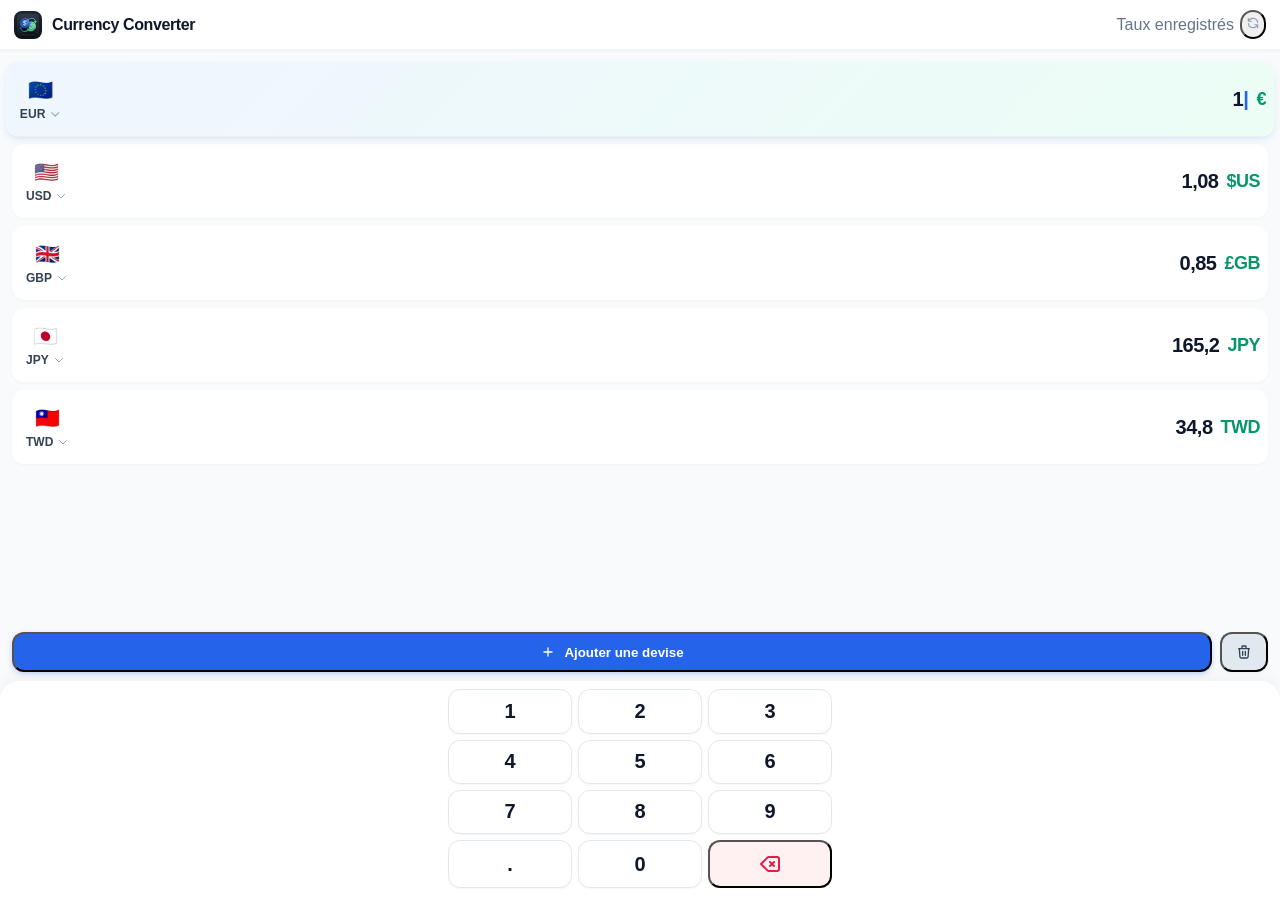
==== index.html @ 7e44f681 "fix(ui): bouton d'ajout bleu cobalt sobre et date des taux explicite (ex: Taux du 7 oct.)" ====
<!DOCTYPE html>
<html lang="fr">
<head>
    <meta charset="UTF-8">
    <meta name="viewport" content="width=device-width, initial-scale=1.0, viewport-fit=cover">
    <title>Universal Currency Converter</title>

    <link rel="manifest" href="./manifest.json">
    <meta name="theme-color" content="#2563eb">
    <link rel="apple-touch-icon" href="./icon-192x192.png">

    <!-- Native App Mode (iOS/Android) -->
    <meta name="mobile-web-app-capable" content="yes">
    <meta name="apple-mobile-web-app-capable" content="yes">
    <meta name="apple-mobile-web-app-status-bar-style" content="default">
    <meta name="apple-mobile-web-app-title" content="Converter">

    <!-- 100% Local assets: 0ms offline launch & zero CDN delay -->
    <link rel="stylesheet" href="./style.css">
    <script src="./sortable.min.js"></script>
</head>
<body class="bg-gray-50 h-[100dvh] font-sans text-gray-900 flex flex-col overflow-hidden pb-safe">

    <!-- Header -->
    <header class="py-2.5 px-3.5 bg-white border-b border-gray-100 shadow-sm z-10 flex-shrink-0 flex items-center justify-between">
        <div class="flex items-center gap-2.5">
            <img src="./icon-192x192.png" alt="Logo" class="w-7 h-7 rounded-lg shadow-sm">
            <h1 class="text-base font-bold text-gray-900 tracking-tight">Currency Converter</h1>
        </div>
        <div class="flex items-center gap-1.5 max-w-[55%] justify-end">
            <p id="lastUpdated" class="text-[11px] text-gray-500 text-right leading-tight font-medium">Chargement...</p>
            <button id="refreshRatesBtn" title="Actualiser les taux" aria-label="Actualiser les taux" class="p-1 text-gray-400 hover:text-blue-600 rounded-full transition-colors flex-shrink-0 cursor-pointer">
                <svg id="refreshIcon" class="w-3.5 h-3.5" fill="none" stroke="currentColor" viewBox="0 0 24 24"><path stroke-linecap="round" stroke-linejoin="round" stroke-width="2" d="M4 4v5h.582m15.356 2A8.001 8.001 0 004.582 9m0 0H9m11 11v-5h-.581m0 0a8.003 8.003 0 01-15.357-2m15.357 2H15"></path></svg>
            </button>
        </div>
    </header>

    <!-- Currency List -->
    <main class="flex-grow overflow-y-auto p-3 flex flex-col gap-2 pb-4" id="currencyList">
        <!-- Currency rows will be injected here -->
    </main>

    <!-- Currency Selection Modal -->
    <div id="currencyModal" class="hidden fixed inset-0 bg-black/50 z-50 flex-col pb-safe">
        <div class="mt-auto bg-white rounded-t-3xl h-[85vh] flex flex-col">
            <div class="p-4 border-b flex items-center justify-between">
                <h2 class="text-xl font-bold text-gray-900">Choisir une devise</h2>
                <button id="closeModalBtn" aria-label="Fermer" class="p-2 text-gray-400 hover:text-gray-800 cursor-pointer">
                    <svg class="w-6 h-6" fill="none" stroke="currentColor" viewBox="0 0 24 24"><path stroke-linecap="round" stroke-linejoin="round" stroke-width="2" d="M6 18L18 6M6 6l12 12"></path></svg>
                </button>
            </div>
            <div class="p-4 border-b relative flex items-center">
                <input type="text" id="currencySearch" placeholder="Rechercher une devise..." autocomplete="off" class="w-full bg-gray-100 border-none rounded-xl p-3 pr-10 focus:ring-2 outline-none text-lg text-gray-900">
                <button id="clearSearchBtn" aria-label="Effacer la recherche" class="hidden absolute right-7 text-gray-400 hover:text-gray-600 p-1 cursor-pointer">
                    <svg class="w-5 h-5" fill="none" stroke="currentColor" viewBox="0 0 24 24"><path stroke-linecap="round" stroke-linejoin="round" stroke-width="2" d="M6 18L18 6M6 6l12 12"></path></svg>
                </button>
            </div>
            <div id="modalCurrencyList" class="flex-grow overflow-y-auto p-2 flex flex-col gap-1 pb-safe">
                <!-- Currency options will be injected here -->
            </div>
        </div>
    </div>

    <!-- Add Currency & Edit Buttons -->
    <div class="px-3 pb-2 flex-shrink-0 bg-gray-50 flex gap-2 mt-1">
        <button id="addCurrencyBtn" class="flex-1 btn-primary-theme text-white font-semibold py-2.5 rounded-xl flex justify-center items-center gap-2 cursor-pointer active:scale-98">
            <svg class="w-4 h-4" fill="none" stroke="currentColor" viewBox="0 0 24 24"><path stroke-linecap="round" stroke-linejoin="round" stroke-width="2" d="M12 6v6m0 0v6m0-6h6m-6 0H6"></path></svg>
            Ajouter une devise
        </button>
        <button id="toggleDeleteBtn" aria-label="Gérer la liste" class="bg-gray-200 hover:bg-gray-300 text-gray-700 font-semibold py-2.5 px-3.5 rounded-xl transition-colors shadow-sm flex justify-center items-center cursor-pointer active:scale-95">
            <svg class="w-4 h-4" fill="none" stroke="currentColor" viewBox="0 0 24 24"><path stroke-linecap="round" stroke-linejoin="round" stroke-width="2" d="M19 7l-.867 12.142A2 2 0 0116.138 21H7.862a2 2 0 01-1.995-1.858L5 7m5 4v6m4-6v6m1-10V4a1 1 0 00-1-1h-4a1 1 0 00-1 1v3M4 7h16"></path></svg>
        </button>
    </div>

    <!-- Tactile Keypad -->
    <div class="bg-white border-t border-gray-100 shadow-keypad rounded-t-2xl p-2 pb-safe flex-shrink-0 z-20">
        <div class="grid grid-cols-3 gap-1.5 max-w-sm mx-auto mb-1">
            <!-- First row -->
            <button class="keypad-btn keypad-key active:scale-95 cursor-pointer" data-val="1">1</button>
            <button class="keypad-btn keypad-key active:scale-95 cursor-pointer" data-val="2">2</button>
            <button class="keypad-btn keypad-key active:scale-95 cursor-pointer" data-val="3">3</button>

            <!-- Second row -->
            <button class="keypad-btn keypad-key active:scale-95 cursor-pointer" data-val="4">4</button>
            <button class="keypad-btn keypad-key active:scale-95 cursor-pointer" data-val="5">5</button>
            <button class="keypad-btn keypad-key active:scale-95 cursor-pointer" data-val="6">6</button>

            <!-- Third row -->
            <button class="keypad-btn keypad-key active:scale-95 cursor-pointer" data-val="7">7</button>
            <button class="keypad-btn keypad-key active:scale-95 cursor-pointer" data-val="8">8</button>
            <button class="keypad-btn keypad-key active:scale-95 cursor-pointer" data-val="9">9</button>

            <!-- Fourth row -->
            <button class="keypad-btn keypad-key active:scale-95 cursor-pointer" data-val=".">.</button>
            <button class="keypad-btn keypad-key active:scale-95 cursor-pointer" data-val="0">0</button>
            <button class="keypad-btn bg-red-50 hover:bg-red-100 text-red-600 border border-red-100 flex justify-center items-center py-2.5 rounded-xl transition-colors active:scale-95 cursor-pointer" data-val="delete" aria-label="Effacer">
                <svg class="w-6 h-6" fill="none" stroke="currentColor" viewBox="0 0 24 24"><path stroke-linecap="round" stroke-linejoin="round" stroke-width="2" d="M12 14l2-2m0 0l2-2m-2 2l-2-2m2 2l2 2M3 12l6.414 6.414a2 2 0 001.414.586H19a2 2 0 002-2V7a2 2 0 00-2-2h-8.172a2 2 0 00-1.414.586L3 12z"></path></svg>
            </button>
        </div>
    </div>

    <!-- App Logic -->
    <script src="./app.js"></script>
</body>
</html>
---- style.css ----
/* Reset & Base */
*, *::before, *::after {
  box-sizing: border-box;
  margin: 0;
  padding: 0;
  -webkit-tap-highlight-color: transparent;
}

:root {
  --font-sans: -apple-system, BlinkMacSystemFont, "Segoe UI", Roboto, Helvetica, Arial, sans-serif;
  --theme-blue: #2563eb;
  --theme-emerald: #10b981;
  --theme-emerald-dark: #059669;
  --theme-slate-bg: #f8fafc;
  --theme-card-border: #e2e8f0;
}

body {
  font-family: var(--font-sans);
  background-color: var(--theme-slate-bg);
  color: #0f172a;
  height: 100dvh;
  display: flex;
  flex-direction: column;
  overflow: hidden;
  user-select: none;
  -webkit-user-select: none;
}

::selection {
  background-color: #bfdbfe;
}

/* Safe areas for iOS iPhone notch & home bar */
@supports (padding-bottom: env(safe-area-inset-bottom)) {
  .pb-safe {
    padding-bottom: env(safe-area-inset-bottom);
  }
}

/* Scrollbars */
::-webkit-scrollbar {
  width: 0px;
  height: 0px;
  background: transparent;
}

/* Typography */
.font-sans { font-family: var(--font-sans); }
.font-bold { font-weight: 700; }
.font-semibold { font-weight: 600; }
.font-normal { font-weight: 400; }

.tracking-tight { letter-spacing: -0.025em; }
.leading-tight { line-height: 1.25; }

.text-\[10px\] { font-size: 10px; }
.text-xs { font-size: 0.75rem; line-height: 1rem; }
.text-sm { font-size: 0.875rem; line-height: 1.25rem; }
.text-base { font-size: 1rem; line-height: 1.5rem; }
.text-lg { font-size: 1.125rem; line-height: 1.75rem; }
.text-xl { font-size: 1.25rem; line-height: 1.75rem; }
.text-3xl { font-size: 1.875rem; line-height: 2.25rem; }

/* Colors */
.text-gray-400 { color: #94a3b8; }
.text-gray-500 { color: #64748b; }
.text-gray-700 { color: #334155; }
.text-gray-800 { color: #1e293b; }
.text-gray-900 { color: #0f172a; }
.text-blue-500 { color: #3b82f6; }
.text-blue-600 { color: #2563eb; }
.text-blue-700 { color: #1d4ed8; }
.text-emerald-600 { color: #059669; }
.text-emerald-700 { color: #047857; }
.text-red-600 { color: #e11d48; }
.text-red-700 { color: #be123c; }
.text-white { color: #ffffff; }
.text-right { text-align: right; }

/* Backgrounds */
.bg-white { background-color: #ffffff; }
.bg-gray-50 { background-color: #f8fafc; }
.bg-gray-100 { background-color: #f1f5f9; }
.bg-gray-200 { background-color: #e2e8f0; }
.bg-blue-50 { background-color: #eff6ff; }
.bg-blue-100 { background-color: #dbeafe; }
.bg-emerald-50 { background-color: #ecfdf5; }
.bg-emerald-100 { background-color: #d1fae5; }
.bg-red-50 { background-color: #fff1f2; }
.bg-red-100 { background-color: #ffe4e6; }
.bg-black\/50 { background-color: rgba(15, 23, 42, 0.55); }

/* Theme Accents (Reflecting the Icon) */
.btn-primary-theme, .btn-gradient-theme {
  background-color: #2563eb;
  color: #ffffff;
  box-shadow: 0 2px 6px -1px rgba(37, 99, 235, 0.35);
  transition: all 0.15s ease;
}
.btn-primary-theme:hover, .btn-gradient-theme:hover {
  background-color: #1d4ed8;
  box-shadow: 0 4px 10px -1px rgba(37, 99, 235, 0.45);
}

.bg-gradient-active {
  background: linear-gradient(135deg, #eff6ff 0%, #ecfdf5 100%);
}

.card-inactive {
  background-color: #ffffff;
  border-color: #f1f5f9;
  box-shadow: 0 1px 3px rgba(0, 0, 0, 0.03);
}

.card-inactive:hover {
  border-color: #e2e8f0;
}

/* Flexbox & Grid */
.flex { display: flex; }
.flex-col { flex-direction: column; }
.flex-grow { flex-grow: 1; }
.flex-shrink-0 { flex-shrink: 0; }
.flex-1 { flex: 1 1 0%; }
.items-center { align-items: center; }
.justify-between { justify-content: space-between; }
.justify-center { justify-content: center; }
.justify-end { justify-content: flex-end; }
.gap-1 { gap: 0.25rem; }
.gap-1\.5 { gap: 0.375rem; }
.gap-2 { gap: 0.5rem; }
.gap-2\.5 { gap: 0.625rem; }
.gap-4 { gap: 1rem; }

.grid { display: grid; }
.grid-cols-3 { grid-template-columns: repeat(3, minmax(0, 1fr)); }

/* Sizing & Positioning */
.w-full { width: 100%; }
.w-3 { width: 0.75rem; }
.w-3\.5 { width: 0.875rem; }
.w-4 { width: 1rem; }
.w-5 { width: 1.25rem; }
.w-6 { width: 1.5rem; }
.w-7 { width: 1.75rem; }
.w-9 { width: 2.25rem; }

.h-3 { height: 0.75rem; }
.h-3\.5 { height: 0.875rem; }
.h-4 { height: 1rem; }
.h-5 { height: 1.25rem; }
.h-6 { height: 1.5rem; }
.h-7 { height: 1.75rem; }
.h-\[100dvh\] { height: 100dvh; }
.h-\[85vh\] { height: 85vh; }

.max-w-sm { max-width: 24rem; }
.max-w-\[40\%\] { max-width: 40%; }
.max-w-\[50\%\] { max-width: 50%; }

.fixed { position: fixed; }
.relative { position: relative; }
.absolute { position: absolute; }
.inset-0 { top: 0; right: 0; bottom: 0; left: 0; }
.right-7 { right: 1.75rem; }
.mt-auto { margin-top: auto; }
.mt-1 { margin-top: 0.25rem; }
.mb-0\.5 { margin-bottom: 0.125rem; }
.mb-1 { margin-bottom: 0.25rem; }
.mr-1 { margin-right: 0.25rem; }
.ml-1 { margin-left: 0.25rem; }
.mx-auto { margin-left: auto; margin-right: auto; }

/* Spacing */
.p-1 { padding: 0.25rem; }
.p-1\.5 { padding: 0.375rem; }
.p-2 { padding: 0.5rem; }
.p-3 { padding: 0.75rem; }
.p-4 { padding: 1rem; }
.py-2 { padding-top: 0.5rem; padding-bottom: 0.5rem; }
.py-2\.5 { padding-top: 0.625rem; padding-bottom: 0.625rem; }
.px-2 { padding-left: 0.5rem; padding-right: 0.5rem; }
.px-3 { padding-left: 0.75rem; padding-right: 0.75rem; }
.px-3\.5 { padding-left: 0.875rem; padding-right: 0.875rem; }
.pr-10 { padding-right: 2.5rem; }
.pb-2 { padding-bottom: 0.5rem; }
.pb-4 { padding-bottom: 1rem; }

/* Borders & Shadows */
.border-b { border-bottom: 1px solid #e2e8f0; }
.border-t { border-top: 1px solid #f1f5f9; }
.border-none { border: none; }
.border-2 { border-width: 2px; }
.border-transparent { border-color: transparent; }
.border-blue-500 { border-color: #2563eb; }
.border-gray-100 { border-color: #f1f5f9; }

.rounded-md { border-radius: 0.375rem; }
.rounded-lg { border-radius: 0.5rem; }
.rounded-xl { border-radius: 0.75rem; }
.rounded-t-2xl { border-top-left-radius: 1.25rem; border-top-right-radius: 1.25rem; }
.rounded-t-3xl { border-top-left-radius: 1.75rem; border-top-right-radius: 1.75rem; }
.rounded-full { border-radius: 9999px; }

.shadow-sm { box-shadow: 0 1px 3px 0 rgba(0, 0, 0, 0.04); }
.shadow-md { box-shadow: 0 4px 10px -2px rgba(37, 99, 235, 0.12), 0 2px 4px -1px rgba(0, 0, 0, 0.04); }
.shadow-keypad { box-shadow: 0 -4px 16px -2px rgba(15, 23, 42, 0.04); }

/* Overflow & Transitions */
.overflow-hidden { overflow: hidden; }
.overflow-y-auto { overflow-y: auto; -webkit-overflow-scrolling: touch; }
.truncate { overflow: hidden; text-overflow: ellipsis; white-space: nowrap; }

.cursor-pointer { cursor: pointer; }
.outline-none { outline: none; }
.hidden { display: none !important; }
.z-10 { z-index: 10; }
.z-20 { z-index: 20; }
.z-50 { z-index: 50; }

.transition-colors { transition-property: color, background-color, border-color; transition-duration: 150ms; }
.transition-all { transition-property: all; transition-duration: 150ms; }

/* Keypad Keys */
.keypad-key {
  background-color: #ffffff;
  color: #0f172a;
  border: 1px solid #e2e8f0;
  box-shadow: 0 1px 2px rgba(15, 23, 42, 0.04);
  font-weight: 600;
  font-size: 1.25rem;
  padding: 0.6rem 0;
  border-radius: 0.75rem;
  transition: all 0.1s ease;
}
.keypad-key:hover {
  background-color: #f8fafc;
  border-color: #cbd5e1;
}

/* Hover & Active States */
@media (hover: hover) {
  .hover\:bg-gray-50:hover { background-color: #f8fafc; }
  .hover\:bg-gray-100:hover { background-color: #f1f5f9; }
  .hover\:bg-gray-200:hover { background-color: #e2e8f0; }
  .hover\:bg-gray-200\/50:hover { background-color: rgba(226, 232, 240, 0.5); }
  .hover\:bg-gray-300:hover { background-color: #cbd5e1; }
  .hover\:bg-blue-100:hover { background-color: #dbeafe; }
  .hover\:bg-red-100:hover { background-color: #ffe4e6; }
  .hover\:bg-red-200:hover { background-color: #fecdd3; }
  .hover\:text-gray-600:hover { color: #475569; }
  .hover\:text-gray-800:hover { color: #1e293b; }
  .hover\:text-blue-600:hover { color: #2563eb; }
  .hover\:text-red-500:hover { color: #f43f5e; }
}

.active\:scale-95:active {
  transform: scale(0.95);
}
.active\:scale-98:active {
  transform: scale(0.98);
}

.focus\:ring-2:focus {
  box-shadow: 0 0 0 2px #2563eb;
}

/* Animations */
@keyframes pulse {
  0%, 100% { opacity: 1; }
  50% { opacity: 0; }
}
.animate-pulse {
  animation: pulse 1s cubic-bezier(0.4, 0, 0.6, 1) infinite;
}

@keyframes spin {
  from { transform: rotate(0deg); }
  to { transform: rotate(360deg); }
}
.animate-spin {
  animation: spin 0.8s linear infinite;
}

/* Row active highlight */
.scale-\[1\.01\] {
  transform: scale(1.01);
}

.no-keyboard {
  pointer-events: none;
}
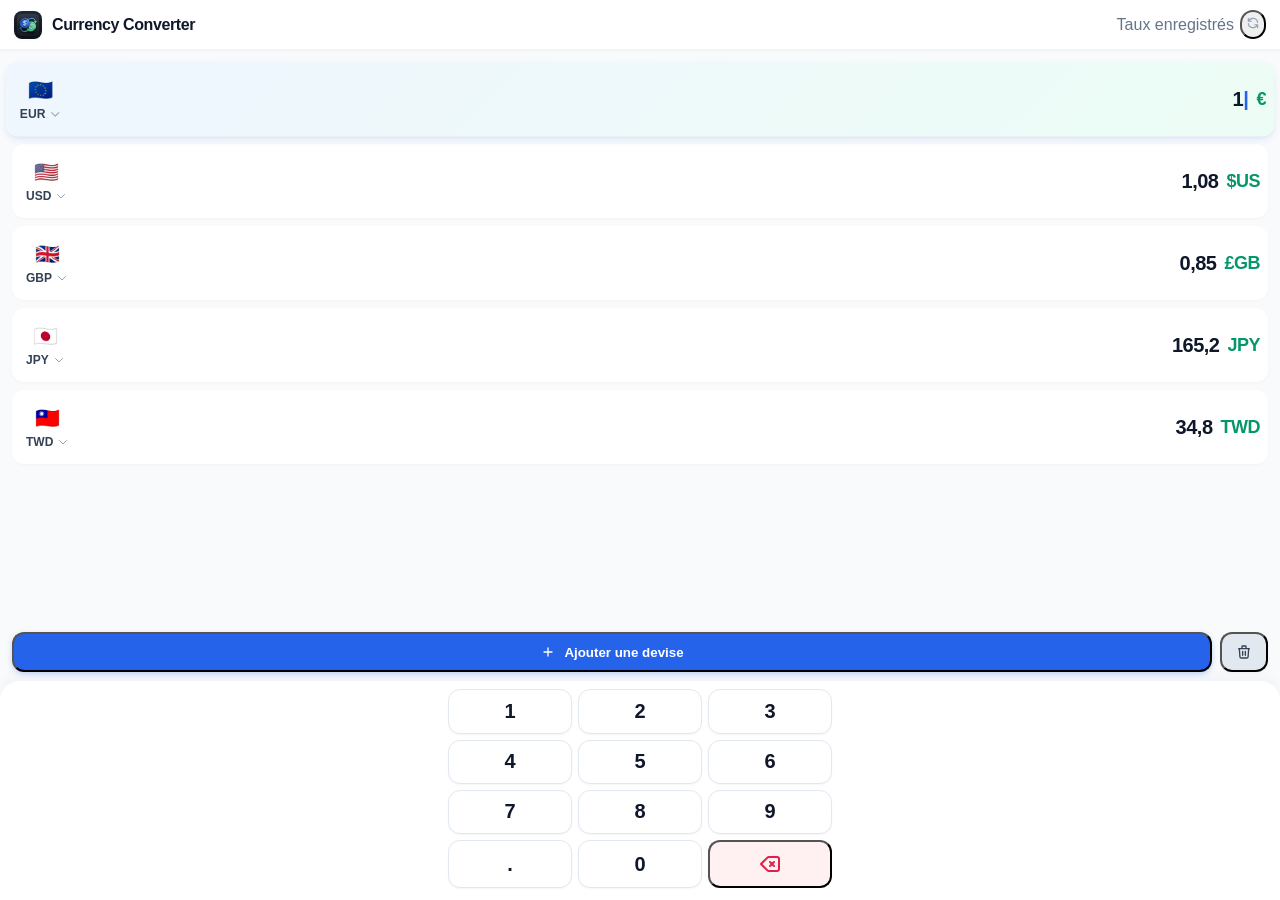
==== commit dbd2c001: "fix(modal): stabilisation du scroll et de la saisie sur mobile (overscroll-contain, reset scrollTop," ====
--- a/index.html
+++ b/index.html
@@ -42,20 +42,20 @@
 
     <!-- Currency Selection Modal -->
     <div id="currencyModal" class="hidden fixed inset-0 bg-black/50 z-50 flex-col pb-safe">
-        <div class="mt-auto bg-white rounded-t-3xl h-[85vh] flex flex-col">
-            <div class="p-4 border-b flex items-center justify-between">
+        <div id="modalSheet" class="mt-auto bg-white rounded-t-3xl max-h-[88dvh] h-[85dvh] flex flex-col shadow-2xl">
+            <div class="p-4 border-b flex items-center justify-between flex-shrink-0">
                 <h2 class="text-xl font-bold text-gray-900">Choisir une devise</h2>
                 <button id="closeModalBtn" aria-label="Fermer" class="p-2 text-gray-400 hover:text-gray-800 cursor-pointer">
                     <svg class="w-6 h-6" fill="none" stroke="currentColor" viewBox="0 0 24 24"><path stroke-linecap="round" stroke-linejoin="round" stroke-width="2" d="M6 18L18 6M6 6l12 12"></path></svg>
                 </button>
             </div>
-            <div class="p-4 border-b relative flex items-center">
-                <input type="text" id="currencySearch" placeholder="Rechercher une devise..." autocomplete="off" class="w-full bg-gray-100 border-none rounded-xl p-3 pr-10 focus:ring-2 outline-none text-lg text-gray-900">
+            <div class="p-4 border-b relative flex items-center flex-shrink-0">
+                <input type="text" id="currencySearch" placeholder="Rechercher une devise ou un pays..." autocomplete="off" autocorrect="off" autocapitalize="off" spellcheck="false" class="w-full bg-gray-100 border-none rounded-xl p-3 pr-10 focus:ring-2 outline-none text-base text-gray-900">
                 <button id="clearSearchBtn" aria-label="Effacer la recherche" class="hidden absolute right-7 text-gray-400 hover:text-gray-600 p-1 cursor-pointer">
                     <svg class="w-5 h-5" fill="none" stroke="currentColor" viewBox="0 0 24 24"><path stroke-linecap="round" stroke-linejoin="round" stroke-width="2" d="M6 18L18 6M6 6l12 12"></path></svg>
                 </button>
             </div>
-            <div id="modalCurrencyList" class="flex-grow overflow-y-auto p-2 flex flex-col gap-1 pb-safe">
+            <div id="modalCurrencyList" class="flex-grow overflow-y-auto p-2 flex flex-col gap-1 pb-safe overscroll-contain">
                 <!-- Currency options will be injected here -->
             </div>
         </div>
--- a/style.css
+++ b/style.css
@@ -209,7 +209,12 @@
 
 /* Overflow & Transitions */
 .overflow-hidden { overflow: hidden; }
-.overflow-y-auto { overflow-y: auto; -webkit-overflow-scrolling: touch; }
+.overflow-y-auto { 
+  overflow-y: auto; 
+  -webkit-overflow-scrolling: touch; 
+  overscroll-behavior: contain; 
+}
+.overscroll-contain { overscroll-behavior: contain; }
 .truncate { overflow: hidden; text-overflow: ellipsis; white-space: nowrap; }
 
 .cursor-pointer { cursor: pointer; }
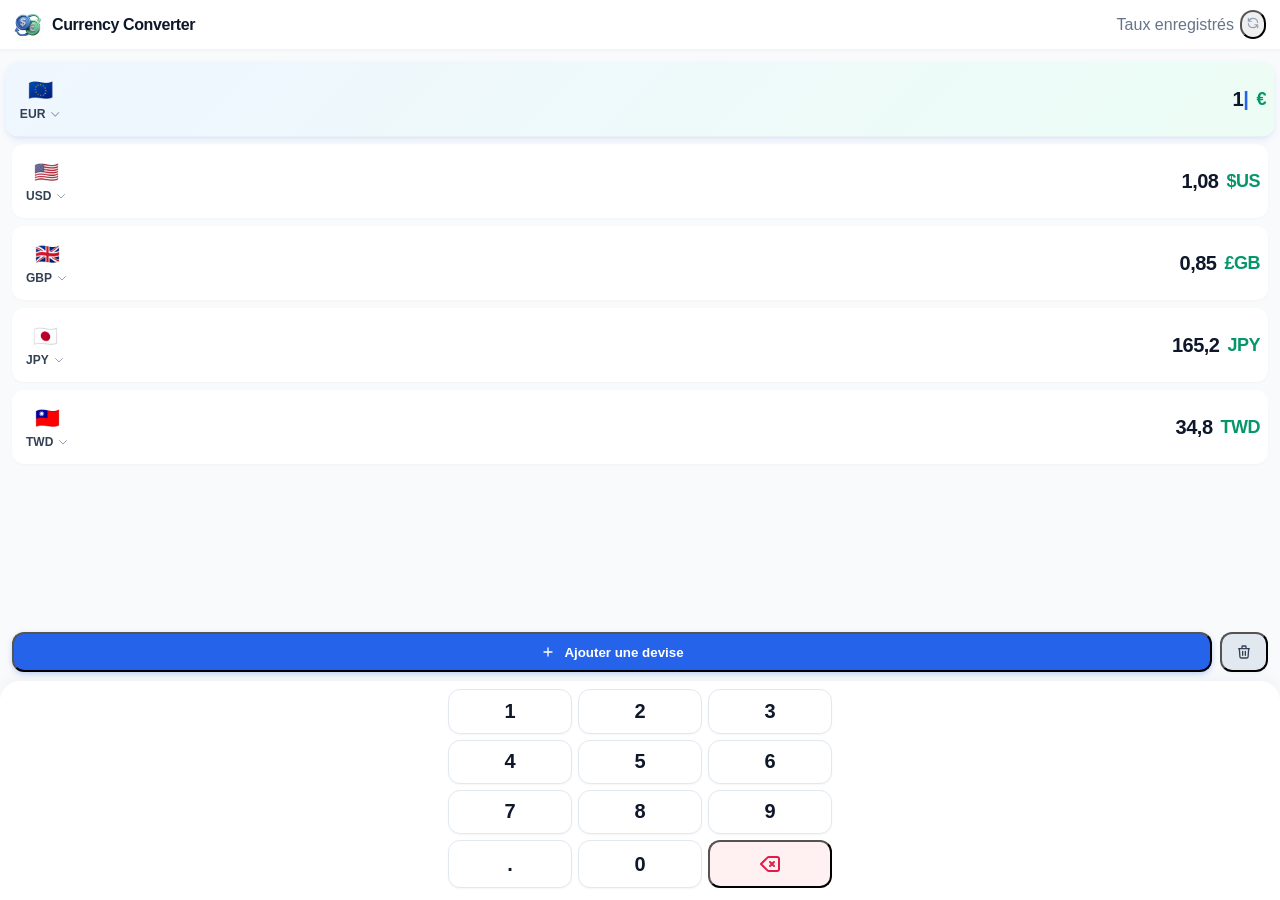
==== commit 24157e75: "Fix search modal hidden behind keyboard when results are few" ====
--- a/index.html
+++ b/index.html
@@ -2,7 +2,7 @@
 <html lang="fr">
 <head>
     <meta charset="UTF-8">
-    <meta name="viewport" content="width=device-width, initial-scale=1.0, viewport-fit=cover">
+    <meta name="viewport" content="width=device-width, initial-scale=1.0, viewport-fit=cover, interactive-widget=resizes-content">
     <title>Universal Currency Converter</title>
 
     <link rel="manifest" href="./manifest.json">
@@ -42,7 +42,7 @@
 
     <!-- Currency Selection Modal -->
     <div id="currencyModal" class="hidden fixed inset-0 bg-black/50 z-50 flex-col pb-safe">
-        <div id="modalSheet" class="mt-auto bg-white rounded-t-3xl max-h-[88dvh] h-[85dvh] flex flex-col shadow-2xl">
+        <div id="modalSheet" class="mt-auto bg-white rounded-t-3xl max-h-[85dvh] h-full flex flex-col shadow-2xl">
             <div class="p-4 border-b flex items-center justify-between flex-shrink-0">
                 <h2 class="text-xl font-bold text-gray-900">Choisir une devise</h2>
                 <button id="closeModalBtn" aria-label="Fermer" class="p-2 text-gray-400 hover:text-gray-800 cursor-pointer">
--- a/style.css
+++ b/style.css
@@ -152,8 +152,10 @@
 .h-5 { height: 1.25rem; }
 .h-6 { height: 1.5rem; }
 .h-7 { height: 1.75rem; }
+.h-full { height: 100%; }
 .h-\[100dvh\] { height: 100dvh; }
 .h-\[85vh\] { height: 85vh; }
+.max-h-\[85dvh\] { max-height: 85dvh; }
 
 .max-w-sm { max-width: 24rem; }
 .max-w-\[40\%\] { max-width: 40%; }
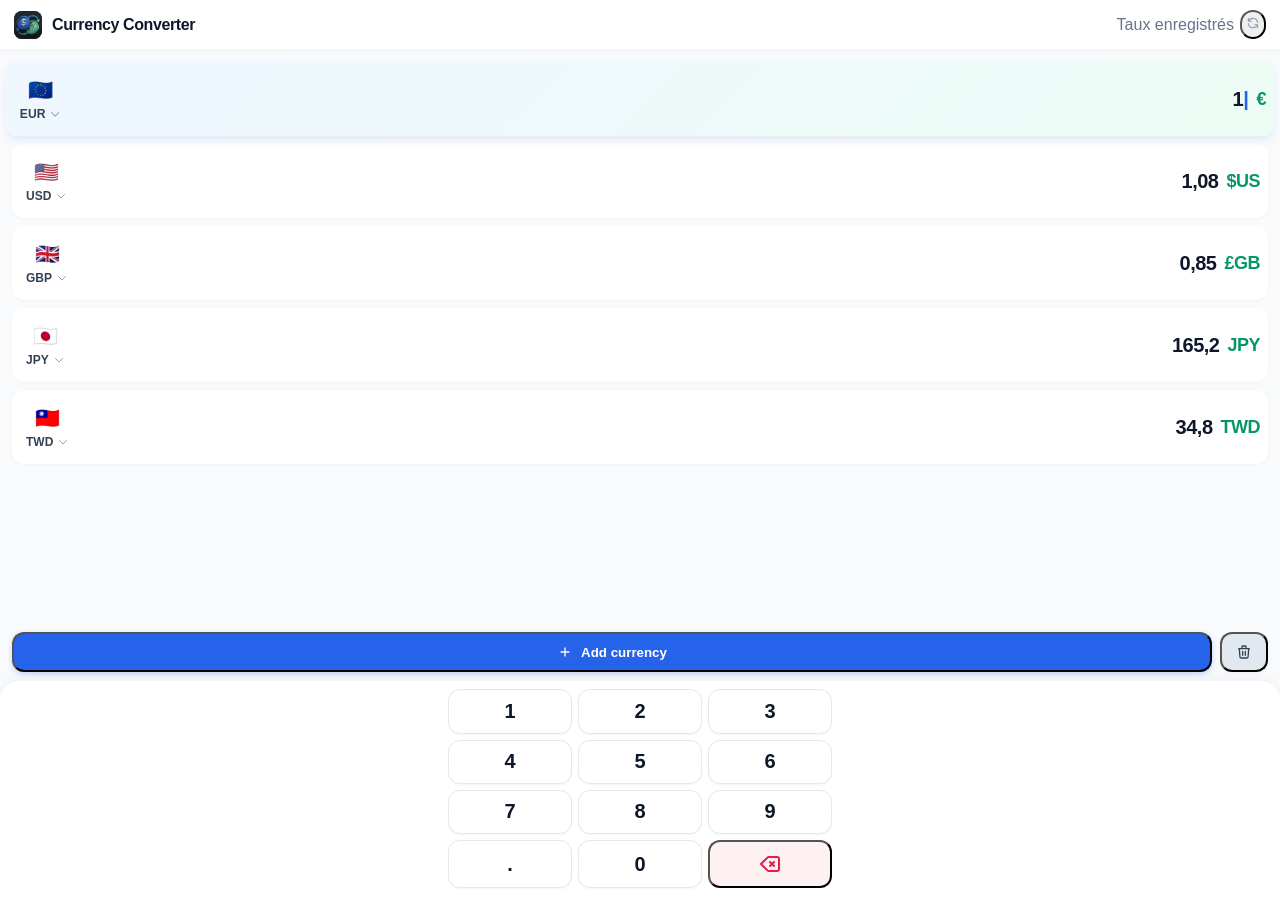
==== commit d70e6a16: "Update logo to use SVG" ====
--- a/index.html
+++ b/index.html
@@ -1,5 +1,5 @@
 <!DOCTYPE html>
-<html lang="fr">
+<html lang="en">
 <head>
     <meta charset="UTF-8">
     <meta name="viewport" content="width=device-width, initial-scale=1.0, viewport-fit=cover, interactive-widget=resizes-content">
@@ -24,12 +24,12 @@
     <!-- Header -->
     <header class="py-2.5 px-3.5 bg-white border-b border-gray-100 shadow-sm z-10 flex-shrink-0 flex items-center justify-between">
         <div class="flex items-center gap-2.5">
-            <img src="./icon-192x192.png" alt="Logo" class="w-7 h-7 rounded-lg shadow-sm">
+            <img src="./logo.svg" alt="Logo" class="w-7 h-7 rounded-lg shadow-sm">
             <h1 class="text-base font-bold text-gray-900 tracking-tight">Currency Converter</h1>
         </div>
         <div class="flex items-center gap-1.5 max-w-[55%] justify-end">
-            <p id="lastUpdated" class="text-[11px] text-gray-500 text-right leading-tight font-medium">Chargement...</p>
-            <button id="refreshRatesBtn" title="Actualiser les taux" aria-label="Actualiser les taux" class="p-1 text-gray-400 hover:text-blue-600 rounded-full transition-colors flex-shrink-0 cursor-pointer">
+            <p id="lastUpdated" class="text-[11px] text-gray-500 text-right leading-tight font-medium">Loading...</p>
+            <button id="refreshRatesBtn" title="Refresh rates" aria-label="Refresh rates" class="p-1 text-gray-400 hover:text-blue-600 rounded-full transition-colors flex-shrink-0 cursor-pointer">
                 <svg id="refreshIcon" class="w-3.5 h-3.5" fill="none" stroke="currentColor" viewBox="0 0 24 24"><path stroke-linecap="round" stroke-linejoin="round" stroke-width="2" d="M4 4v5h.582m15.356 2A8.001 8.001 0 004.582 9m0 0H9m11 11v-5h-.581m0 0a8.003 8.003 0 01-15.357-2m15.357 2H15"></path></svg>
             </button>
         </div>
@@ -44,14 +44,14 @@
     <div id="currencyModal" class="hidden fixed inset-0 bg-black/50 z-50 flex-col pb-safe">
         <div id="modalSheet" class="mt-auto bg-white rounded-t-3xl max-h-[85dvh] h-full flex flex-col shadow-2xl">
             <div class="p-4 border-b flex items-center justify-between flex-shrink-0">
-                <h2 class="text-xl font-bold text-gray-900">Choisir une devise</h2>
-                <button id="closeModalBtn" aria-label="Fermer" class="p-2 text-gray-400 hover:text-gray-800 cursor-pointer">
+                <h2 id="modalTitle" class="text-xl font-bold text-gray-900">Choose a currency</h2>
+                <button id="closeModalBtn" aria-label="Close" class="p-2 text-gray-400 hover:text-gray-800 cursor-pointer">
                     <svg class="w-6 h-6" fill="none" stroke="currentColor" viewBox="0 0 24 24"><path stroke-linecap="round" stroke-linejoin="round" stroke-width="2" d="M6 18L18 6M6 6l12 12"></path></svg>
                 </button>
             </div>
             <div class="p-4 border-b relative flex items-center flex-shrink-0">
-                <input type="text" id="currencySearch" placeholder="Rechercher une devise ou un pays..." autocomplete="off" autocorrect="off" autocapitalize="off" spellcheck="false" class="w-full bg-gray-100 border-none rounded-xl p-3 pr-10 focus:ring-2 outline-none text-base text-gray-900">
-                <button id="clearSearchBtn" aria-label="Effacer la recherche" class="hidden absolute right-7 text-gray-400 hover:text-gray-600 p-1 cursor-pointer">
+                <input type="text" id="currencySearch" placeholder="Search for a currency or country..." autocomplete="off" autocorrect="off" autocapitalize="off" spellcheck="false" class="w-full bg-gray-100 border-none rounded-xl p-3 pr-10 focus:ring-2 outline-none text-base text-gray-900">
+                <button id="clearSearchBtn" aria-label="Clear search" class="hidden absolute right-7 text-gray-400 hover:text-gray-600 p-1 cursor-pointer">
                     <svg class="w-5 h-5" fill="none" stroke="currentColor" viewBox="0 0 24 24"><path stroke-linecap="round" stroke-linejoin="round" stroke-width="2" d="M6 18L18 6M6 6l12 12"></path></svg>
                 </button>
             </div>
@@ -65,9 +65,9 @@
     <div class="px-3 pb-2 flex-shrink-0 bg-gray-50 flex gap-2 mt-1">
         <button id="addCurrencyBtn" class="flex-1 btn-primary-theme text-white font-semibold py-2.5 rounded-xl flex justify-center items-center gap-2 cursor-pointer active:scale-98">
             <svg class="w-4 h-4" fill="none" stroke="currentColor" viewBox="0 0 24 24"><path stroke-linecap="round" stroke-linejoin="round" stroke-width="2" d="M12 6v6m0 0v6m0-6h6m-6 0H6"></path></svg>
-            Ajouter une devise
+            <span id="addCurrencyText">Add currency</span>
         </button>
-        <button id="toggleDeleteBtn" aria-label="Gérer la liste" class="bg-gray-200 hover:bg-gray-300 text-gray-700 font-semibold py-2.5 px-3.5 rounded-xl transition-colors shadow-sm flex justify-center items-center cursor-pointer active:scale-95">
+        <button id="toggleDeleteBtn" aria-label="Manage list" class="bg-gray-200 hover:bg-gray-300 text-gray-700 font-semibold py-2.5 px-3.5 rounded-xl transition-colors shadow-sm flex justify-center items-center cursor-pointer active:scale-95">
             <svg class="w-4 h-4" fill="none" stroke="currentColor" viewBox="0 0 24 24"><path stroke-linecap="round" stroke-linejoin="round" stroke-width="2" d="M19 7l-.867 12.142A2 2 0 0116.138 21H7.862a2 2 0 01-1.995-1.858L5 7m5 4v6m4-6v6m1-10V4a1 1 0 00-1-1h-4a1 1 0 00-1 1v3M4 7h16"></path></svg>
         </button>
     </div>
@@ -93,7 +93,7 @@
             <!-- Fourth row -->
             <button class="keypad-btn keypad-key active:scale-95 cursor-pointer" data-val=".">.</button>
             <button class="keypad-btn keypad-key active:scale-95 cursor-pointer" data-val="0">0</button>
-            <button class="keypad-btn bg-red-50 hover:bg-red-100 text-red-600 border border-red-100 flex justify-center items-center py-2.5 rounded-xl transition-colors active:scale-95 cursor-pointer" data-val="delete" aria-label="Effacer">
+            <button id="deleteBtn" class="keypad-btn bg-red-50 hover:bg-red-100 text-red-600 border border-red-100 flex justify-center items-center py-2.5 rounded-xl transition-colors active:scale-95 cursor-pointer" data-val="delete" aria-label="Delete">
                 <svg class="w-6 h-6" fill="none" stroke="currentColor" viewBox="0 0 24 24"><path stroke-linecap="round" stroke-linejoin="round" stroke-width="2" d="M12 14l2-2m0 0l2-2m-2 2l-2-2m2 2l2 2M3 12l6.414 6.414a2 2 0 001.414.586H19a2 2 0 002-2V7a2 2 0 00-2-2h-8.172a2 2 0 00-1.414.586L3 12z"></path></svg>
             </button>
         </div>
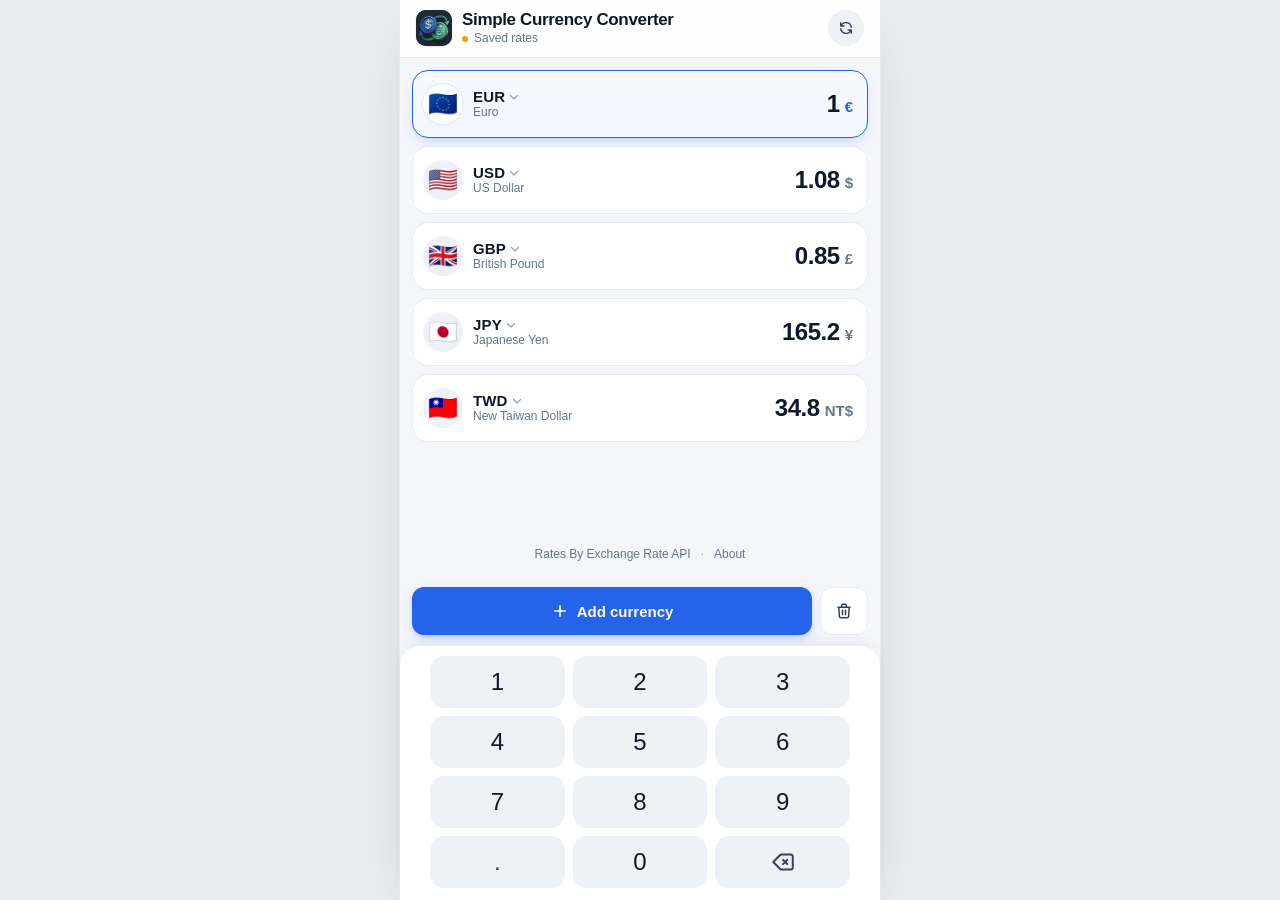
==== commit e9dda6cf: "Refonte visuelle, glisser-déposer fluide et préparation Play Store - Logo : fond uniforme (bas n'app" ====
--- a/index.html
+++ b/index.html
@@ -3,99 +3,135 @@
 <head>
     <meta charset="UTF-8">
     <meta name="viewport" content="width=device-width, initial-scale=1.0, viewport-fit=cover, interactive-widget=resizes-content">
-    <title>Universal Currency Converter</title>
+    <title>Simple Currency Converter</title>
 
     <link rel="manifest" href="./manifest.json">
-    <meta name="theme-color" content="#2563eb">
+    <meta name="theme-color" content="#ffffff" media="(prefers-color-scheme: light)">
+    <meta name="theme-color" content="#151b24" media="(prefers-color-scheme: dark)">
+    <meta name="color-scheme" content="light dark">
     <link rel="apple-touch-icon" href="./icon-192x192.png">
 
     <!-- Native App Mode (iOS/Android) -->
     <meta name="mobile-web-app-capable" content="yes">
     <meta name="apple-mobile-web-app-capable" content="yes">
     <meta name="apple-mobile-web-app-status-bar-style" content="default">
-    <meta name="apple-mobile-web-app-title" content="Converter">
+    <meta name="apple-mobile-web-app-title" content="Currency">
 
     <!-- 100% Local assets: 0ms offline launch & zero CDN delay -->
     <link rel="stylesheet" href="./style.css">
-    <script src="./sortable.min.js"></script>
 </head>
-<body class="bg-gray-50 h-[100dvh] font-sans text-gray-900 flex flex-col overflow-hidden pb-safe">
+<body>
 
     <!-- Header -->
-    <header class="py-2.5 px-3.5 bg-white border-b border-gray-100 shadow-sm z-10 flex-shrink-0 flex items-center justify-between">
-        <div class="flex items-center gap-2.5">
-            <img src="./logo.svg" alt="Logo" class="w-7 h-7 rounded-lg shadow-sm">
-            <h1 class="text-base font-bold text-gray-900 tracking-tight">Currency Converter</h1>
-        </div>
-        <div class="flex items-center gap-1.5 max-w-[55%] justify-end">
-            <p id="lastUpdated" class="text-[11px] text-gray-500 text-right leading-tight font-medium">Loading...</p>
-            <button id="refreshRatesBtn" title="Refresh rates" aria-label="Refresh rates" class="p-1 text-gray-400 hover:text-blue-600 rounded-full transition-colors flex-shrink-0 cursor-pointer">
-                <svg id="refreshIcon" class="w-3.5 h-3.5" fill="none" stroke="currentColor" viewBox="0 0 24 24"><path stroke-linecap="round" stroke-linejoin="round" stroke-width="2" d="M4 4v5h.582m15.356 2A8.001 8.001 0 004.582 9m0 0H9m11 11v-5h-.581m0 0a8.003 8.003 0 01-15.357-2m15.357 2H15"></path></svg>
+    <header class="app-header">
+        <button type="button" class="brand" id="aboutBtn" aria-label="About">
+            <img src="./logo.svg" alt="" class="brand-logo" width="36" height="36">
+            <div class="brand-text">
+                <h1 class="brand-title" id="brandTitle">Simple Currency Converter</h1>
+                <div class="status" id="ratesStatus" data-state="loading">
+                    <span class="status-dot" aria-hidden="true"></span>
+                    <span id="lastUpdated">Loading...</span>
+                </div>
+            </div>
+        </button>
+        <div class="header-actions">
+            <button id="refreshRatesBtn" title="Refresh rates" aria-label="Refresh rates" class="icon-btn icon-btn-sm">
+                <svg id="refreshIcon" width="16" height="16" fill="none" stroke="currentColor" viewBox="0 0 24 24"><path stroke-linecap="round" stroke-linejoin="round" stroke-width="2" d="M4 4v5h.582m15.356 2A8.001 8.001 0 004.582 9m0 0H9m11 11v-5h-.581m0 0a8.003 8.003 0 01-15.357-2m15.357 2H15"></path></svg>
             </button>
         </div>
     </header>
 
     <!-- Currency List -->
-    <main class="flex-grow overflow-y-auto p-3 flex flex-col gap-2 pb-4" id="currencyList">
+    <main class="currency-list" id="currencyList">
         <!-- Currency rows will be injected here -->
     </main>
 
+    <!-- Bandeau "Annuler" (suppression) -->
+    <div class="toast-anchor" id="toastAnchor" aria-live="polite"></div>
+
+    <!-- Add Currency & Edit Buttons -->
+    <div class="actions">
+        <button id="addCurrencyBtn" class="btn-add">
+            <svg width="18" height="18" fill="none" stroke="currentColor" viewBox="0 0 24 24"><path stroke-linecap="round" stroke-linejoin="round" stroke-width="2.2" d="M12 5v14M5 12h14"></path></svg>
+            <span id="addCurrencyText">Add currency</span>
+        </button>
+        <button id="toggleDeleteBtn" aria-label="Manage list" class="icon-btn icon-btn-lg">
+            <svg width="18" height="18" fill="none" stroke="currentColor" viewBox="0 0 24 24"><path stroke-linecap="round" stroke-linejoin="round" stroke-width="2" d="M19 7l-.867 12.142A2 2 0 0116.138 21H7.862a2 2 0 01-1.995-1.858L5 7m5 4v6m4-6v6m1-10V4a1 1 0 00-1-1h-4a1 1 0 00-1 1v3M4 7h16"></path></svg>
+        </button>
+    </div>
+
+    <!-- Tactile Keypad -->
+    <div class="keypad">
+        <div class="keypad-grid">
+            <button class="keypad-btn key" data-val="1">1</button>
+            <button class="keypad-btn key" data-val="2">2</button>
+            <button class="keypad-btn key" data-val="3">3</button>
+            <button class="keypad-btn key" data-val="4">4</button>
+            <button class="keypad-btn key" data-val="5">5</button>
+            <button class="keypad-btn key" data-val="6">6</button>
+            <button class="keypad-btn key" data-val="7">7</button>
+            <button class="keypad-btn key" data-val="8">8</button>
+            <button class="keypad-btn key" data-val="9">9</button>
+            <button class="keypad-btn key key-muted" data-val="." id="decimalKey">.</button>
+            <button class="keypad-btn key" data-val="0">0</button>
+            <button id="deleteBtn" class="keypad-btn key key-muted" data-val="delete" aria-label="Delete">
+                <svg width="26" height="26" fill="none" stroke="currentColor" viewBox="0 0 24 24"><path stroke-linecap="round" stroke-linejoin="round" stroke-width="1.8" d="M12 14l2-2m0 0l2-2m-2 2l-2-2m2 2l2 2M3 12l6.414 6.414a2 2 0 001.414.586H19a2 2 0 002-2V7a2 2 0 00-2-2h-8.172a2 2 0 00-1.414.586L3 12z"></path></svg>
+            </button>
+        </div>
+    </div>
+
     <!-- Currency Selection Modal -->
-    <div id="currencyModal" class="hidden fixed inset-0 bg-black/50 z-50 flex-col pb-safe">
-        <div id="modalSheet" class="mt-auto bg-white rounded-t-3xl max-h-[85dvh] h-full flex flex-col shadow-2xl">
-            <div class="p-4 border-b flex items-center justify-between flex-shrink-0">
-                <h2 id="modalTitle" class="text-xl font-bold text-gray-900">Choose a currency</h2>
-                <button id="closeModalBtn" aria-label="Close" class="p-2 text-gray-400 hover:text-gray-800 cursor-pointer">
-                    <svg class="w-6 h-6" fill="none" stroke="currentColor" viewBox="0 0 24 24"><path stroke-linecap="round" stroke-linejoin="round" stroke-width="2" d="M6 18L18 6M6 6l12 12"></path></svg>
+    <div id="currencyModal" class="sheet-backdrop hidden">
+        <div id="modalSheet" class="sheet" role="dialog" aria-modal="true" aria-labelledby="modalTitle">
+            <div class="sheet-handle" aria-hidden="true"></div>
+            <div class="sheet-header">
+                <h2 id="modalTitle" class="sheet-title">Choose a currency</h2>
+                <button id="closeModalBtn" aria-label="Close" class="icon-btn icon-btn-sm">
+                    <svg width="18" height="18" fill="none" stroke="currentColor" viewBox="0 0 24 24"><path stroke-linecap="round" stroke-linejoin="round" stroke-width="2.2" d="M6 18L18 6M6 6l12 12"></path></svg>
                 </button>
             </div>
-            <div class="p-4 border-b relative flex items-center flex-shrink-0">
-                <input type="text" id="currencySearch" placeholder="Search for a currency or country..." autocomplete="off" autocorrect="off" autocapitalize="off" spellcheck="false" class="w-full bg-gray-100 border-none rounded-xl p-3 pr-10 focus:ring-2 outline-none text-base text-gray-900">
-                <button id="clearSearchBtn" aria-label="Clear search" class="hidden absolute right-7 text-gray-400 hover:text-gray-600 p-1 cursor-pointer">
-                    <svg class="w-5 h-5" fill="none" stroke="currentColor" viewBox="0 0 24 24"><path stroke-linecap="round" stroke-linejoin="round" stroke-width="2" d="M6 18L18 6M6 6l12 12"></path></svg>
+            <div class="search-field">
+                <svg class="search-icon" width="18" height="18" fill="none" stroke="currentColor" viewBox="0 0 24 24"><circle cx="11" cy="11" r="7" stroke-width="2"></circle><path stroke-linecap="round" stroke-width="2" d="M20 20l-3.5-3.5"></path></svg>
+                <input type="text" id="currencySearch" class="search-input" placeholder="Currency, country or city…" autocomplete="off" autocorrect="off" autocapitalize="off" spellcheck="false">
+                <button id="clearSearchBtn" aria-label="Clear search" class="search-clear hidden">
+                    <svg width="16" height="16" fill="none" stroke="currentColor" viewBox="0 0 24 24"><path stroke-linecap="round" stroke-linejoin="round" stroke-width="2.4" d="M6 18L18 6M6 6l12 12"></path></svg>
                 </button>
             </div>
-            <div id="modalCurrencyList" class="flex-grow overflow-y-auto p-2 flex flex-col gap-1 pb-safe overscroll-contain">
+            <div id="modalCurrencyList" class="picker-list">
                 <!-- Currency options will be injected here -->
             </div>
         </div>
     </div>
 
-    <!-- Add Currency & Edit Buttons -->
-    <div class="px-3 pb-2 flex-shrink-0 bg-gray-50 flex gap-2 mt-1">
-        <button id="addCurrencyBtn" class="flex-1 btn-primary-theme text-white font-semibold py-2.5 rounded-xl flex justify-center items-center gap-2 cursor-pointer active:scale-98">
-            <svg class="w-4 h-4" fill="none" stroke="currentColor" viewBox="0 0 24 24"><path stroke-linecap="round" stroke-linejoin="round" stroke-width="2" d="M12 6v6m0 0v6m0-6h6m-6 0H6"></path></svg>
-            <span id="addCurrencyText">Add currency</span>
-        </button>
-        <button id="toggleDeleteBtn" aria-label="Manage list" class="bg-gray-200 hover:bg-gray-300 text-gray-700 font-semibold py-2.5 px-3.5 rounded-xl transition-colors shadow-sm flex justify-center items-center cursor-pointer active:scale-95">
-            <svg class="w-4 h-4" fill="none" stroke="currentColor" viewBox="0 0 24 24"><path stroke-linecap="round" stroke-linejoin="round" stroke-width="2" d="M19 7l-.867 12.142A2 2 0 0116.138 21H7.862a2 2 0 01-1.995-1.858L5 7m5 4v6m4-6v6m1-10V4a1 1 0 00-1-1h-4a1 1 0 00-1 1v3M4 7h16"></path></svg>
-        </button>
-    </div>
-
-    <!-- Tactile Keypad -->
-    <div class="bg-white border-t border-gray-100 shadow-keypad rounded-t-2xl p-2 pb-safe flex-shrink-0 z-20">
-        <div class="grid grid-cols-3 gap-1.5 max-w-sm mx-auto mb-1">
-            <!-- First row -->
-            <button class="keypad-btn keypad-key active:scale-95 cursor-pointer" data-val="1">1</button>
-            <button class="keypad-btn keypad-key active:scale-95 cursor-pointer" data-val="2">2</button>
-            <button class="keypad-btn keypad-key active:scale-95 cursor-pointer" data-val="3">3</button>
-
-            <!-- Second row -->
-            <button class="keypad-btn keypad-key active:scale-95 cursor-pointer" data-val="4">4</button>
-            <button class="keypad-btn keypad-key active:scale-95 cursor-pointer" data-val="5">5</button>
-            <button class="keypad-btn keypad-key active:scale-95 cursor-pointer" data-val="6">6</button>
-
-            <!-- Third row -->
-            <button class="keypad-btn keypad-key active:scale-95 cursor-pointer" data-val="7">7</button>
-            <button class="keypad-btn keypad-key active:scale-95 cursor-pointer" data-val="8">8</button>
-            <button class="keypad-btn keypad-key active:scale-95 cursor-pointer" data-val="9">9</button>
-
-            <!-- Fourth row -->
-            <button class="keypad-btn keypad-key active:scale-95 cursor-pointer" data-val=".">.</button>
-            <button class="keypad-btn keypad-key active:scale-95 cursor-pointer" data-val="0">0</button>
-            <button id="deleteBtn" class="keypad-btn bg-red-50 hover:bg-red-100 text-red-600 border border-red-100 flex justify-center items-center py-2.5 rounded-xl transition-colors active:scale-95 cursor-pointer" data-val="delete" aria-label="Delete">
-                <svg class="w-6 h-6" fill="none" stroke="currentColor" viewBox="0 0 24 24"><path stroke-linecap="round" stroke-linejoin="round" stroke-width="2" d="M12 14l2-2m0 0l2-2m-2 2l-2-2m2 2l2 2M3 12l6.414 6.414a2 2 0 001.414.586H19a2 2 0 002-2V7a2 2 0 00-2-2h-8.172a2 2 0 00-1.414.586L3 12z"></path></svg>
-            </button>
+    <!-- À propos -->
+    <div id="aboutModal" class="sheet-backdrop hidden">
+        <div class="sheet sheet-auto" role="dialog" aria-modal="true" aria-labelledby="aboutTitle">
+            <div class="sheet-handle" aria-hidden="true"></div>
+            <div class="sheet-header">
+                <h2 id="aboutTitle" class="sheet-title">About</h2>
+                <button id="closeAboutBtn" aria-label="Close" class="icon-btn icon-btn-sm">
+                    <svg width="18" height="18" fill="none" stroke="currentColor" viewBox="0 0 24 24"><path stroke-linecap="round" stroke-linejoin="round" stroke-width="2.2" d="M6 18L18 6M6 6l12 12"></path></svg>
+                </button>
+            </div>
+            <div class="about-body">
+                <div class="about-app">
+                    <img src="./logo.svg" alt="" width="56" height="56">
+                    <div>
+                        <div class="about-app-name" id="aboutAppName">Simple Currency Converter</div>
+                        <div class="about-app-version" id="aboutVersion"></div>
+                    </div>
+                </div>
+                <section class="about-section">
+                    <h3 id="aboutRatesTitle">Exchange rates</h3>
+                    <p id="aboutRatesText"></p>
+                    <a href="https://www.exchangerate-api.com" target="_blank" rel="noopener">Rates By Exchange Rate API</a>
+                </section>
+                <section class="about-section">
+                    <h3 id="aboutPrivacyTitle">Privacy</h3>
+                    <p id="aboutPrivacyText"></p>
+                    <a id="aboutPrivacyLink" href="./privacy.html" target="_blank" rel="noopener">Privacy policy</a>
+                </section>
+            </div>
         </div>
     </div>
 
--- a/style.css
+++ b/style.css
@@ -1,300 +1,695 @@
-/* Reset & Base */
+/* =========================================================
+   Currency Converter — styles
+   Palette tirée du logo : bleu #2563eb, vert #10b981, ardoise.
+   ========================================================= */
+
+/* ---------- Reset ---------- */
 *, *::before, *::after {
   box-sizing: border-box;
   margin: 0;
   padding: 0;
   -webkit-tap-highlight-color: transparent;
 }
-
+button, input {
+  font: inherit;
+  color: inherit;
+  background: none;
+  border: 0;
+  outline: none;
+}
+button { cursor: pointer; }
+svg { display: block; flex-shrink: 0; }
+::-webkit-scrollbar { width: 0; height: 0; background: transparent; }
+::selection { background-color: #bfdbfe; }
+
+/* ---------- Tokens ---------- */
 :root {
-  --font-sans: -apple-system, BlinkMacSystemFont, "Segoe UI", Roboto, Helvetica, Arial, sans-serif;
-  --theme-blue: #2563eb;
-  --theme-emerald: #10b981;
-  --theme-emerald-dark: #059669;
-  --theme-slate-bg: #f8fafc;
-  --theme-card-border: #e2e8f0;
-}
-
+  --font: -apple-system, BlinkMacSystemFont, "SF Pro Text", "Segoe UI", Roboto, "Helvetica Neue", Arial, sans-serif;
+
+  --blue: #2563eb;
+  --blue-600: #1d4ed8;
+  --blue-50: #eff5ff;
+  --blue-100: #dbe7fe;
+  --green: #10b981;
+  --green-700: #047857;
+  --green-50: #e8f8f1;
+  --red: #e11d48;
+  --red-50: #fff1f3;
+  --amber: #f59e0b;
+
+  --ink: #0f172a;
+  --ink-2: #334155;
+  --muted: #64748b;
+  --faint: #94a3b8;
+  --line: #e6ebf1;
+  --surface: #ffffff;
+  --bg: #f4f6fa;
+  --key: #eef1f6;
+  --key-press: #dfe4ec;
+  --key-hover: #e6eaf1;
+  --hover: #f6f8fb;
+  --divider: #f0f3f7;
+  --handle: #d5dbe4;
+  --desk-bg: #e9edf3;
+  --header-bg: rgba(255, 255, 255, 0.92);
+  --active-bg: linear-gradient(180deg, #f7faff 0%, #f1f6ff 100%);
+  --red-100: #ffe4e8;
+  --red-border: #fecdd3;
+  --backdrop: rgba(15, 23, 42, 0.45);
+  --toast-bg: #0f172a;
+  --toast-ink: #ffffff;
+  --toast-action: #93c5fd;
+  color-scheme: light;
+
+  --radius: 16px;
+  --radius-sm: 12px;
+  --ease: cubic-bezier(0.2, 0, 0, 1);
+  --app-width: 480px;
+}
+
+/* ---------- Layout ---------- */
+html { background: var(--bg); }
 body {
-  font-family: var(--font-sans);
-  background-color: var(--theme-slate-bg);
-  color: #0f172a;
+  font-family: var(--font);
+  background: var(--bg);
+  color: var(--ink);
   height: 100dvh;
   display: flex;
   flex-direction: column;
   overflow: hidden;
   user-select: none;
   -webkit-user-select: none;
-}
-
-::selection {
-  background-color: #bfdbfe;
-}
-
-/* Safe areas for iOS iPhone notch & home bar */
-@supports (padding-bottom: env(safe-area-inset-bottom)) {
-  .pb-safe {
-    padding-bottom: env(safe-area-inset-bottom);
+  -webkit-font-smoothing: antialiased;
+  padding-bottom: env(safe-area-inset-bottom);
+}
+/* Sur grand écran : une colonne centrée façon app, plutôt qu'un étirement plein écran */
+@media (min-width: 600px) {
+  html { background: var(--desk-bg); }
+  body {
+    max-width: var(--app-width);
+    margin: 0 auto;
+    box-shadow: 0 0 0 1px var(--line), 0 20px 60px -20px rgba(15, 23, 42, 0.18);
   }
 }
 
-/* Scrollbars */
-::-webkit-scrollbar {
-  width: 0px;
-  height: 0px;
-  background: transparent;
-}
-
-/* Typography */
-.font-sans { font-family: var(--font-sans); }
-.font-bold { font-weight: 700; }
-.font-semibold { font-weight: 600; }
-.font-normal { font-weight: 400; }
-
-.tracking-tight { letter-spacing: -0.025em; }
-.leading-tight { line-height: 1.25; }
-
-.text-\[10px\] { font-size: 10px; }
-.text-xs { font-size: 0.75rem; line-height: 1rem; }
-.text-sm { font-size: 0.875rem; line-height: 1.25rem; }
-.text-base { font-size: 1rem; line-height: 1.5rem; }
-.text-lg { font-size: 1.125rem; line-height: 1.75rem; }
-.text-xl { font-size: 1.25rem; line-height: 1.75rem; }
-.text-3xl { font-size: 1.875rem; line-height: 2.25rem; }
-
-/* Colors */
-.text-gray-400 { color: #94a3b8; }
-.text-gray-500 { color: #64748b; }
-.text-gray-700 { color: #334155; }
-.text-gray-800 { color: #1e293b; }
-.text-gray-900 { color: #0f172a; }
-.text-blue-500 { color: #3b82f6; }
-.text-blue-600 { color: #2563eb; }
-.text-blue-700 { color: #1d4ed8; }
-.text-emerald-600 { color: #059669; }
-.text-emerald-700 { color: #047857; }
-.text-red-600 { color: #e11d48; }
-.text-red-700 { color: #be123c; }
-.text-white { color: #ffffff; }
-.text-right { text-align: right; }
-
-/* Backgrounds */
-.bg-white { background-color: #ffffff; }
-.bg-gray-50 { background-color: #f8fafc; }
-.bg-gray-100 { background-color: #f1f5f9; }
-.bg-gray-200 { background-color: #e2e8f0; }
-.bg-blue-50 { background-color: #eff6ff; }
-.bg-blue-100 { background-color: #dbeafe; }
-.bg-emerald-50 { background-color: #ecfdf5; }
-.bg-emerald-100 { background-color: #d1fae5; }
-.bg-red-50 { background-color: #fff1f2; }
-.bg-red-100 { background-color: #ffe4e6; }
-.bg-black\/50 { background-color: rgba(15, 23, 42, 0.55); }
-
-/* Theme Accents (Reflecting the Icon) */
-.btn-primary-theme, .btn-gradient-theme {
-  background-color: #2563eb;
-  color: #ffffff;
-  box-shadow: 0 2px 6px -1px rgba(37, 99, 235, 0.35);
-  transition: all 0.15s ease;
-}
-.btn-primary-theme:hover, .btn-gradient-theme:hover {
-  background-color: #1d4ed8;
-  box-shadow: 0 4px 10px -1px rgba(37, 99, 235, 0.45);
-}
-
-.bg-gradient-active {
-  background: linear-gradient(135deg, #eff6ff 0%, #ecfdf5 100%);
-}
-
-.card-inactive {
-  background-color: #ffffff;
-  border-color: #f1f5f9;
-  box-shadow: 0 1px 3px rgba(0, 0, 0, 0.03);
-}
-
-.card-inactive:hover {
-  border-color: #e2e8f0;
-}
-
-/* Flexbox & Grid */
-.flex { display: flex; }
-.flex-col { flex-direction: column; }
-.flex-grow { flex-grow: 1; }
-.flex-shrink-0 { flex-shrink: 0; }
-.flex-1 { flex: 1 1 0%; }
-.items-center { align-items: center; }
-.justify-between { justify-content: space-between; }
-.justify-center { justify-content: center; }
-.justify-end { justify-content: flex-end; }
-.gap-1 { gap: 0.25rem; }
-.gap-1\.5 { gap: 0.375rem; }
-.gap-2 { gap: 0.5rem; }
-.gap-2\.5 { gap: 0.625rem; }
-.gap-4 { gap: 1rem; }
-
-.grid { display: grid; }
-.grid-cols-3 { grid-template-columns: repeat(3, minmax(0, 1fr)); }
-
-/* Sizing & Positioning */
-.w-full { width: 100%; }
-.w-3 { width: 0.75rem; }
-.w-3\.5 { width: 0.875rem; }
-.w-4 { width: 1rem; }
-.w-5 { width: 1.25rem; }
-.w-6 { width: 1.5rem; }
-.w-7 { width: 1.75rem; }
-.w-9 { width: 2.25rem; }
-
-.h-3 { height: 0.75rem; }
-.h-3\.5 { height: 0.875rem; }
-.h-4 { height: 1rem; }
-.h-5 { height: 1.25rem; }
-.h-6 { height: 1.5rem; }
-.h-7 { height: 1.75rem; }
-.h-full { height: 100%; }
-.h-\[100dvh\] { height: 100dvh; }
-.h-\[85vh\] { height: 85vh; }
-.max-h-\[85dvh\] { max-height: 85dvh; }
-
-.max-w-sm { max-width: 24rem; }
-.max-w-\[40\%\] { max-width: 40%; }
-.max-w-\[50\%\] { max-width: 50%; }
-
-.fixed { position: fixed; }
-.relative { position: relative; }
-.absolute { position: absolute; }
-.inset-0 { top: 0; right: 0; bottom: 0; left: 0; }
-.right-7 { right: 1.75rem; }
-.mt-auto { margin-top: auto; }
-.mt-1 { margin-top: 0.25rem; }
-.mb-0\.5 { margin-bottom: 0.125rem; }
-.mb-1 { margin-bottom: 0.25rem; }
-.mr-1 { margin-right: 0.25rem; }
-.ml-1 { margin-left: 0.25rem; }
-.mx-auto { margin-left: auto; margin-right: auto; }
-
-/* Spacing */
-.p-1 { padding: 0.25rem; }
-.p-1\.5 { padding: 0.375rem; }
-.p-2 { padding: 0.5rem; }
-.p-3 { padding: 0.75rem; }
-.p-4 { padding: 1rem; }
-.py-2 { padding-top: 0.5rem; padding-bottom: 0.5rem; }
-.py-2\.5 { padding-top: 0.625rem; padding-bottom: 0.625rem; }
-.px-2 { padding-left: 0.5rem; padding-right: 0.5rem; }
-.px-3 { padding-left: 0.75rem; padding-right: 0.75rem; }
-.px-3\.5 { padding-left: 0.875rem; padding-right: 0.875rem; }
-.pr-10 { padding-right: 2.5rem; }
-.pb-2 { padding-bottom: 0.5rem; }
-.pb-4 { padding-bottom: 1rem; }
-
-/* Borders & Shadows */
-.border-b { border-bottom: 1px solid #e2e8f0; }
-.border-t { border-top: 1px solid #f1f5f9; }
-.border-none { border: none; }
-.border-2 { border-width: 2px; }
-.border-transparent { border-color: transparent; }
-.border-blue-500 { border-color: #2563eb; }
-.border-gray-100 { border-color: #f1f5f9; }
-
-.rounded-md { border-radius: 0.375rem; }
-.rounded-lg { border-radius: 0.5rem; }
-.rounded-xl { border-radius: 0.75rem; }
-.rounded-t-2xl { border-top-left-radius: 1.25rem; border-top-right-radius: 1.25rem; }
-.rounded-t-3xl { border-top-left-radius: 1.75rem; border-top-right-radius: 1.75rem; }
-.rounded-full { border-radius: 9999px; }
-
-.shadow-sm { box-shadow: 0 1px 3px 0 rgba(0, 0, 0, 0.04); }
-.shadow-md { box-shadow: 0 4px 10px -2px rgba(37, 99, 235, 0.12), 0 2px 4px -1px rgba(0, 0, 0, 0.04); }
-.shadow-keypad { box-shadow: 0 -4px 16px -2px rgba(15, 23, 42, 0.04); }
-
-/* Overflow & Transitions */
-.overflow-hidden { overflow: hidden; }
-.overflow-y-auto { 
-  overflow-y: auto; 
-  -webkit-overflow-scrolling: touch; 
-  overscroll-behavior: contain; 
-}
-.overscroll-contain { overscroll-behavior: contain; }
-.truncate { overflow: hidden; text-overflow: ellipsis; white-space: nowrap; }
-
-.cursor-pointer { cursor: pointer; }
-.outline-none { outline: none; }
+/* ---------- Header ---------- */
+.app-header {
+  flex-shrink: 0;
+  z-index: 10;
+  display: flex;
+  align-items: center;
+  justify-content: space-between;
+  gap: 12px;
+  padding: calc(10px + env(safe-area-inset-top)) 16px 10px;
+  background: var(--header-bg);
+  border-bottom: 1px solid var(--line);
+}
+.brand { display: flex; align-items: center; gap: 10px; min-width: 0; }
+.brand-logo {
+  width: 36px; height: 36px;
+  border-radius: 10px;
+  flex-shrink: 0;
+  box-shadow: 0 1px 2px rgba(15, 23, 42, 0.12);
+}
+.brand-text { display: flex; flex-direction: column; min-width: 0; gap: 1px; }
+.brand-title {
+  font-size: clamp(14px, 4.3vw, 17px); /* le nom français tient aussi sur les petits écrans */
+  line-height: 1.2;
+  font-weight: 700;
+  letter-spacing: -0.02em;
+  white-space: nowrap;
+  overflow: hidden;
+  text-overflow: ellipsis;
+}
+.header-actions { display: flex; align-items: center; flex-shrink: 0; }
+.header-actions .icon-btn-sm { width: 36px; height: 36px; background: var(--key); color: var(--ink-2); }
+
+.status {
+  display: flex;
+  align-items: center;
+  gap: 6px;
+  color: var(--muted);
+  font-size: 12px;
+  line-height: 1.3;
+  font-weight: 500;
+  white-space: nowrap;
+  overflow: hidden;
+  text-overflow: ellipsis;
+}
+.status-dot {
+  width: 6px; height: 6px;
+  flex-shrink: 0;
+  border-radius: 50%;
+  background: var(--faint);
+}
+.status[data-state="ok"] .status-dot { background: var(--green); }
+.status[data-state="offline"] .status-dot,
+.status[data-state="saved"] .status-dot { background: var(--amber); }
+.status[data-state="loading"] .status-dot { background: var(--blue); animation: blink 1s ease-in-out infinite; }
+
+/* ---------- Boutons icône ---------- */
+.icon-btn {
+  display: inline-flex;
+  align-items: center;
+  justify-content: center;
+  border-radius: 999px;
+  color: var(--muted);
+  transition: background-color 150ms, color 150ms, transform 120ms;
+}
+.icon-btn-sm { width: 32px; height: 32px; }
+.icon-btn-lg {
+  width: 48px; height: 48px;
+  border-radius: var(--radius-sm);
+  background: var(--surface);
+  border: 1px solid var(--line);
+  color: var(--ink-2);
+}
+.icon-btn:active { transform: scale(0.94); background: var(--key); }
+.icon-btn-lg.is-active {
+  background: var(--red-50);
+  border-color: var(--red-border);
+  color: var(--red);
+}
+@media (hover: hover) {
+  .icon-btn:hover { background: var(--key); color: var(--ink); }
+  .icon-btn-lg.is-active:hover { background: var(--red-100); color: var(--red); }
+}
+
+/* ---------- Liste des devises ---------- */
+.currency-list {
+  flex-grow: 1;
+  overflow-y: auto;
+  overscroll-behavior: contain;
+  -webkit-overflow-scrolling: touch;
+  display: flex;
+  flex-direction: column;
+  gap: 8px;
+  padding: 12px 12px 16px;
+}
+
+.currency-row {
+  position: relative;
+  display: flex;
+  align-items: center;
+  gap: 12px;
+  min-height: 68px;
+  padding: 10px 14px 10px 10px;
+  background: var(--surface);
+  border: 1.5px solid var(--line);
+  border-radius: var(--radius);
+  cursor: pointer;
+  -webkit-touch-callout: none; /* pas de menu contextuel iOS sur appui long */
+  transition: background-color 150ms, border-color 150ms, box-shadow 150ms;
+}
+.currency-row.is-active {
+  background: var(--active-bg);
+  border-color: var(--blue);
+  box-shadow: 0 6px 16px -8px rgba(37, 99, 235, 0.45);
+}
+
+/* Zone tappable : drapeau + code + nom -> ouvre le sélecteur */
+.cur-selector {
+  display: flex;
+  align-items: center;
+  gap: 10px;
+  min-width: 0;
+  flex: 1 1 0;
+  padding: 4px;
+  margin: -4px;
+  border-radius: var(--radius-sm);
+  transition: background-color 150ms;
+}
+.cur-selector:active { background: var(--key); }
+@media (hover: hover) { .cur-selector:hover { background: var(--hover); } }
+
+.cur-flag {
+  width: 40px; height: 40px;
+  flex-shrink: 0;
+  display: flex;
+  align-items: center;
+  justify-content: center;
+  border-radius: 50%;
+  background: var(--key);
+  font-size: 24px;
+  line-height: 1;
+}
+.currency-row.is-active .cur-flag { background: var(--surface); box-shadow: 0 0 0 1px var(--blue-100); }
+
+.cur-meta { display: flex; flex-direction: column; min-width: 0; }
+.cur-code {
+  display: flex;
+  align-items: center;
+  gap: 3px;
+  font-size: 15px;
+  font-weight: 700;
+  letter-spacing: 0.01em;
+  color: var(--ink);
+}
+.cur-code svg { color: var(--faint); }
+.cur-name {
+  font-size: 12px;
+  color: var(--muted);
+  white-space: nowrap;
+  overflow: hidden;
+  text-overflow: ellipsis;
+}
+
+.cur-value {
+  display: flex;
+  align-items: baseline;
+  justify-content: flex-end;
+  gap: 5px;
+  flex: 0 0 auto;
+  max-width: 68%;
+  min-width: 0;
+  pointer-events: none;
+}
+.cur-amount {
+  font-size: 24px;
+  font-weight: 650;
+  letter-spacing: -0.02em;
+  font-variant-numeric: tabular-nums;
+  color: var(--ink);
+  white-space: nowrap;
+  overflow: hidden;
+  text-overflow: ellipsis;
+}
+.cur-symbol {
+  font-size: 15px;
+  font-weight: 600;
+  color: var(--muted);
+  white-space: nowrap;
+}
+.currency-row.is-active .cur-symbol { color: var(--blue); }
+
+/* Bouton supprimer (mode édition) */
+.row-delete {
+  width: 30px; height: 30px;
+  flex-shrink: 0;
+  display: flex;
+  align-items: center;
+  justify-content: center;
+  border-radius: 50%;
+  background: var(--red-50);
+  color: var(--red);
+  transition: transform 120ms, background-color 150ms;
+  animation: pop-in 180ms var(--ease);
+}
+.row-delete:active { transform: scale(0.9); background: var(--red-100); }
+.row-delete-spacer { width: 30px; flex-shrink: 0; }
+
+/* ---------- Barre d'actions ---------- */
+.actions {
+  flex-shrink: 0;
+  display: flex;
+  gap: 8px;
+  padding: 4px 12px 10px;
+}
+.btn-add {
+  flex: 1;
+  height: 48px;
+  display: flex;
+  align-items: center;
+  justify-content: center;
+  gap: 8px;
+  border-radius: var(--radius-sm);
+  background: var(--blue);
+  color: #fff;
+  font-size: 15px;
+  font-weight: 600;
+  box-shadow: 0 4px 12px -4px rgba(37, 99, 235, 0.5);
+  transition: background-color 150ms, transform 120ms;
+}
+.btn-add:active { transform: scale(0.98); background: var(--blue-600); }
+@media (hover: hover) { .btn-add:hover { background: var(--blue-600); } }
+
+/* ---------- Clavier ---------- */
+.keypad {
+  flex-shrink: 0;
+  z-index: 20;
+  background: var(--surface);
+  border-top: 1px solid var(--line);
+  border-radius: 20px 20px 0 0;
+  padding: 10px 12px 12px;
+  box-shadow: 0 -6px 20px -10px rgba(15, 23, 42, 0.12);
+}
+.keypad-grid {
+  display: grid;
+  grid-template-columns: repeat(3, 1fr);
+  gap: 8px;
+  max-width: 420px;
+  margin: 0 auto;
+}
+.key {
+  height: 52px;
+  display: flex;
+  align-items: center;
+  justify-content: center;
+  border-radius: 14px;
+  background: var(--key);
+  color: var(--ink);
+  font-size: 24px;
+  font-weight: 500;
+  font-variant-numeric: tabular-nums;
+  transition: background-color 90ms, transform 90ms;
+}
+.key:active { background: var(--key-press); transform: scale(0.96); }
+.key-muted { color: var(--ink-2); }
+@media (hover: hover) { .key:hover { background: var(--key-hover); } }
+@media (max-height: 680px) { .key { height: 46px; } }
+
+/* ---------- Sélecteur de devise (feuille) ---------- */
+.sheet-backdrop {
+  position: fixed;
+  inset: 0;
+  z-index: 50;
+  display: flex;
+  flex-direction: column;
+  background: var(--backdrop);
+  padding-bottom: env(safe-area-inset-bottom);
+  animation: fade-in 180ms ease-out;
+}
+.sheet {
+  margin-top: auto;
+  width: 100%;
+  max-width: var(--app-width);
+  margin-left: auto;
+  margin-right: auto;
+  height: 100%;
+  max-height: 85dvh;
+  display: flex;
+  flex-direction: column;
+  background: var(--surface);
+  border-radius: 24px 24px 0 0;
+  box-shadow: 0 -10px 40px -10px rgba(15, 23, 42, 0.3);
+  animation: sheet-up 260ms var(--ease);
+}
+.sheet-handle {
+  width: 36px; height: 5px;
+  margin: 8px auto 0;
+  border-radius: 999px;
+  background: var(--handle);
+  flex-shrink: 0;
+}
+.sheet-header {
+  flex-shrink: 0;
+  display: flex;
+  align-items: center;
+  justify-content: space-between;
+  padding: 8px 12px 4px 20px;
+}
+.sheet-title { font-size: 19px; font-weight: 700; letter-spacing: -0.02em; }
+.sheet-header .icon-btn { background: var(--key); color: var(--ink-2); }
+
+.search-field {
+  position: relative;
+  flex-shrink: 0;
+  margin: 8px 16px 8px;
+}
+.search-icon {
+  position: absolute;
+  left: 12px;
+  top: 50%;
+  transform: translateY(-50%);
+  color: var(--faint);
+  pointer-events: none;
+}
+.search-input {
+  width: 100%;
+  height: 44px;
+  padding: 0 40px 0 40px;
+  border-radius: var(--radius-sm);
+  background: var(--key);
+  font-size: 16px; /* 16px évite le zoom auto sur iOS */
+  color: var(--ink);
+  transition: box-shadow 150ms, background-color 150ms;
+}
+.search-input::placeholder { color: var(--faint); }
+.search-input:focus { background: var(--surface); box-shadow: 0 0 0 2px var(--blue), 0 0 0 5px rgba(37, 99, 235, 0.15); }
+.search-clear {
+  position: absolute;
+  right: 8px;
+  top: 50%;
+  transform: translateY(-50%);
+  width: 28px; height: 28px;
+  display: flex;
+  align-items: center;
+  justify-content: center;
+  border-radius: 50%;
+  color: var(--muted);
+}
+.search-clear:active { background: var(--key-press); }
+
+.picker-list {
+  flex-grow: 1;
+  overflow-y: auto;
+  overscroll-behavior: contain;
+  -webkit-overflow-scrolling: touch;
+  padding: 4px 8px 16px;
+}
+.picker-section {
+  position: sticky;
+  top: 0;
+  z-index: 1;
+  padding: 12px 12px 6px;
+  background: var(--surface);
+  color: var(--muted);
+  font-size: 12px;
+  font-weight: 600;
+  letter-spacing: 0.04em;
+  text-transform: uppercase;
+}
+.picker-section + .picker-row { box-shadow: none; }
+.picker-row {
+  display: flex;
+  align-items: center;
+  gap: 12px;
+  padding: 10px 12px;
+  border-radius: var(--radius-sm);
+  cursor: pointer;
+  transition: background-color 120ms;
+}
+.picker-row:active { background: var(--key); }
+@media (hover: hover) { .picker-row:hover { background: var(--hover); } }
+.picker-row + .picker-row { box-shadow: 0 -1px 0 var(--divider); }
+.picker-row:active, .picker-row:active + .picker-row { box-shadow: none; }
+.picker-flag {
+  width: 40px; height: 40px;
+  flex-shrink: 0;
+  display: flex;
+  align-items: center;
+  justify-content: center;
+  border-radius: 50%;
+  background: var(--key);
+  font-size: 24px;
+  line-height: 1;
+}
+.picker-text { display: flex; flex-direction: column; min-width: 0; flex: 1; }
+.picker-title { display: flex; align-items: baseline; gap: 8px; min-width: 0; }
+.picker-code { font-weight: 700; font-size: 15px; color: var(--ink); flex-shrink: 0; }
+.picker-name {
+  font-size: 14px;
+  color: var(--ink-2);
+  white-space: nowrap;
+  overflow: hidden;
+  text-overflow: ellipsis;
+}
+.picker-sub {
+  margin-top: 1px;
+  font-size: 12px;
+  color: var(--faint);
+  white-space: nowrap;
+  overflow: hidden;
+  text-overflow: ellipsis;
+}
+.badge {
+  flex-shrink: 0;
+  padding: 3px 9px;
+  border-radius: 999px;
+  background: var(--green-50);
+  color: var(--green-700);
+  font-size: 11px;
+  font-weight: 600;
+}
+.picker-empty {
+  padding: 40px 16px;
+  text-align: center;
+  color: var(--faint);
+  font-size: 14px;
+}
+
+/* ---------- Utilitaires utilisés par le JS ---------- */
 .hidden { display: none !important; }
-.z-10 { z-index: 10; }
-.z-20 { z-index: 20; }
-.z-50 { z-index: 50; }
-
-.transition-colors { transition-property: color, background-color, border-color; transition-duration: 150ms; }
-.transition-all { transition-property: all; transition-duration: 150ms; }
-
-/* Keypad Keys */
-.keypad-key {
-  background-color: #ffffff;
-  color: #0f172a;
-  border: 1px solid #e2e8f0;
-  box-shadow: 0 1px 2px rgba(15, 23, 42, 0.04);
+.animate-spin { animation: spin 0.8s linear infinite; }
+
+/* ---------- Réorganisation des devises (glisser-déposer) ---------- */
+/* Ligne tenue sous le doigt : suit le doigt sans aucun retard */
+.row-dragging {
+  z-index: 30;
+  transition: box-shadow 150ms !important;
+  box-shadow: 0 16px 32px -8px rgba(15, 23, 42, 0.3) !important;
+  will-change: transform;
+}
+/* Les autres lignes glissent pour lui faire de la place */
+.row-shifting {
+  transition: transform 200ms var(--ease), background-color 150ms, border-color 150ms !important;
+  will-change: transform;
+}
+/* Au relâchement : la ligne se pose dans son créneau */
+.row-settling {
+  transition: transform 200ms var(--ease), box-shadow 200ms !important;
+  box-shadow: none !important;
+}
+body.is-dragging,
+body.is-dragging * { cursor: grabbing !important; }
+
+/* ---------- Bas de liste : source des taux + À propos ---------- */
+.list-footer {
+  margin-top: auto;
+  padding: 14px 8px 2px;
+  display: flex;
+  align-items: center;
+  justify-content: center;
+  gap: 8px;
+  font-size: 12px;
+  color: var(--faint);
+}
+.list-footer a, .list-footer-about {
+  color: var(--muted);
+  text-decoration: none;
+  font-size: 12px;
+  padding: 4px 2px;
+}
+.list-footer a:active, .list-footer-about:active { color: var(--blue); }
+
+/* Logo + titre cliquables (ouvrent À propos) */
+button.brand { text-align: left; border-radius: var(--radius-sm); }
+button.brand:active { opacity: 0.7; }
+
+/* ---------- À propos ---------- */
+.sheet-auto { height: auto; }
+.about-body {
+  overflow-y: auto;
+  padding: 8px 20px 24px;
+  display: flex;
+  flex-direction: column;
+  gap: 18px;
+  user-select: text;
+  -webkit-user-select: text;
+}
+.about-app { display: flex; align-items: center; gap: 14px; }
+.about-app img { width: 56px; height: 56px; border-radius: 14px; }
+.about-app-name { font-size: 17px; font-weight: 700; }
+.about-app-version { font-size: 13px; color: var(--muted); margin-top: 2px; }
+.about-section h3 {
+  font-size: 12px;
   font-weight: 600;
-  font-size: 1.25rem;
-  padding: 0.6rem 0;
-  border-radius: 0.75rem;
-  transition: all 0.1s ease;
-}
-.keypad-key:hover {
-  background-color: #f8fafc;
-  border-color: #cbd5e1;
-}
-
-/* Hover & Active States */
-@media (hover: hover) {
-  .hover\:bg-gray-50:hover { background-color: #f8fafc; }
-  .hover\:bg-gray-100:hover { background-color: #f1f5f9; }
-  .hover\:bg-gray-200:hover { background-color: #e2e8f0; }
-  .hover\:bg-gray-200\/50:hover { background-color: rgba(226, 232, 240, 0.5); }
-  .hover\:bg-gray-300:hover { background-color: #cbd5e1; }
-  .hover\:bg-blue-100:hover { background-color: #dbeafe; }
-  .hover\:bg-red-100:hover { background-color: #ffe4e6; }
-  .hover\:bg-red-200:hover { background-color: #fecdd3; }
-  .hover\:text-gray-600:hover { color: #475569; }
-  .hover\:text-gray-800:hover { color: #1e293b; }
-  .hover\:text-blue-600:hover { color: #2563eb; }
-  .hover\:text-red-500:hover { color: #f43f5e; }
-}
-
-.active\:scale-95:active {
-  transform: scale(0.95);
-}
-.active\:scale-98:active {
-  transform: scale(0.98);
-}
-
-.focus\:ring-2:focus {
-  box-shadow: 0 0 0 2px #2563eb;
-}
-
-/* Animations */
-@keyframes pulse {
-  0%, 100% { opacity: 1; }
-  50% { opacity: 0; }
-}
-.animate-pulse {
-  animation: pulse 1s cubic-bezier(0.4, 0, 0.6, 1) infinite;
-}
-
-@keyframes spin {
-  from { transform: rotate(0deg); }
-  to { transform: rotate(360deg); }
-}
-.animate-spin {
-  animation: spin 0.8s linear infinite;
-}
-
-/* Row active highlight */
-.scale-\[1\.01\] {
-  transform: scale(1.01);
-}
-
-.no-keyboard {
-  pointer-events: none;
-}
+  letter-spacing: 0.04em;
+  text-transform: uppercase;
+  color: var(--muted);
+  margin-bottom: 6px;
+}
+.about-section p { font-size: 14px; line-height: 1.5; color: var(--ink-2); }
+.about-section a {
+  display: inline-block;
+  margin-top: 8px;
+  font-size: 14px;
+  font-weight: 600;
+  color: var(--blue);
+  text-decoration: none;
+}
+
+/* ---------- Bandeau "Annuler" après suppression ---------- */
+.toast-anchor { position: relative; height: 0; z-index: 25; }
+.toast {
+  position: absolute;
+  left: 12px;
+  right: 12px;
+  bottom: 8px;
+  display: flex;
+  align-items: center;
+  gap: 12px;
+  padding: 0 6px 0 16px;
+  height: 48px;
+  border-radius: var(--radius-sm);
+  background: var(--toast-bg);
+  color: var(--toast-ink);
+  font-size: 14px;
+  font-weight: 500;
+  box-shadow: 0 10px 30px -8px rgba(15, 23, 42, 0.45);
+  animation: toast-in 220ms var(--ease);
+}
+.toast.is-leaving { animation: toast-out 180ms ease-in forwards; }
+.toast-text { flex: 1; min-width: 0; white-space: nowrap; overflow: hidden; text-overflow: ellipsis; }
+.toast-action {
+  flex-shrink: 0;
+  height: 36px;
+  padding: 0 12px;
+  border-radius: 9px;
+  color: var(--toast-action);
+  font-weight: 700;
+}
+.toast-action:active { background: rgba(127, 127, 127, 0.18); }
+
+
+/* ---------- Mode sombre (suit le réglage du téléphone) ---------- */
+@media (prefers-color-scheme: dark) {
+  :root {
+    --blue: #3b82f6;
+    --blue-600: #2563eb;
+    --blue-50: rgba(59, 130, 246, 0.12);
+    --blue-100: rgba(59, 130, 246, 0.3);
+    --green: #34d399;
+    --green-700: #6ee7b7;
+    --green-50: rgba(16, 185, 129, 0.16);
+    --red: #fb7185;
+    --red-50: rgba(244, 63, 94, 0.14);
+    --red-100: rgba(244, 63, 94, 0.24);
+    --red-border: rgba(244, 63, 94, 0.35);
+    --amber: #fbbf24;
+
+    --ink: #e8edf4;
+    --ink-2: #c4cdd9;
+    --muted: #8b97a8;
+    --faint: #5f6b7c;
+    --line: #232c38;
+    --surface: #151b24;
+    --bg: #0b0f15;
+    --key: #1f2733;
+    --key-press: #2b3543;
+    --key-hover: #26303d;
+    --hover: #1b222d;
+    --divider: #1d2530;
+    --handle: #3a4554;
+    --desk-bg: #06090d;
+    --header-bg: rgba(21, 27, 36, 0.92);
+    --active-bg: linear-gradient(180deg, #172238 0%, #142034 100%);
+    --backdrop: rgba(0, 0, 0, 0.6);
+    --toast-bg: #e8edf4;
+    --toast-ink: #0f172a;
+    --toast-action: #1d4ed8;
+    color-scheme: dark;
+  }
+  ::selection { background-color: rgba(59, 130, 246, 0.4); }
+  .brand-logo { box-shadow: 0 0 0 1px rgba(255, 255, 255, 0.08); }
+  .currency-row.is-active { box-shadow: 0 6px 18px -8px rgba(59, 130, 246, 0.5); }
+  .currency-row.is-active .cur-flag { background: var(--key); box-shadow: none; }
+  .keypad { box-shadow: none; }
+  .btn-add { box-shadow: none; }
+  @media (min-width: 600px) {
+    body { box-shadow: 0 0 0 1px var(--line); }
+  }
+}
+
+/* ---------- Animations ---------- */
+@keyframes spin { to { transform: rotate(360deg); } }
+@keyframes blink { 50% { opacity: 0.3; } }
+@keyframes fade-in { from { opacity: 0; } }
+@keyframes sheet-up { from { transform: translateY(100%); } }
+@keyframes pop-in { from { transform: scale(0.6); opacity: 0; } }
+@keyframes toast-in { from { transform: translateY(12px); opacity: 0; } }
+@keyframes toast-out { to { transform: translateY(12px); opacity: 0; } }
+
+@media (prefers-reduced-motion: reduce) {
+  *, *::before, *::after { animation-duration: 1ms !important; transition-duration: 1ms !important; }
+}
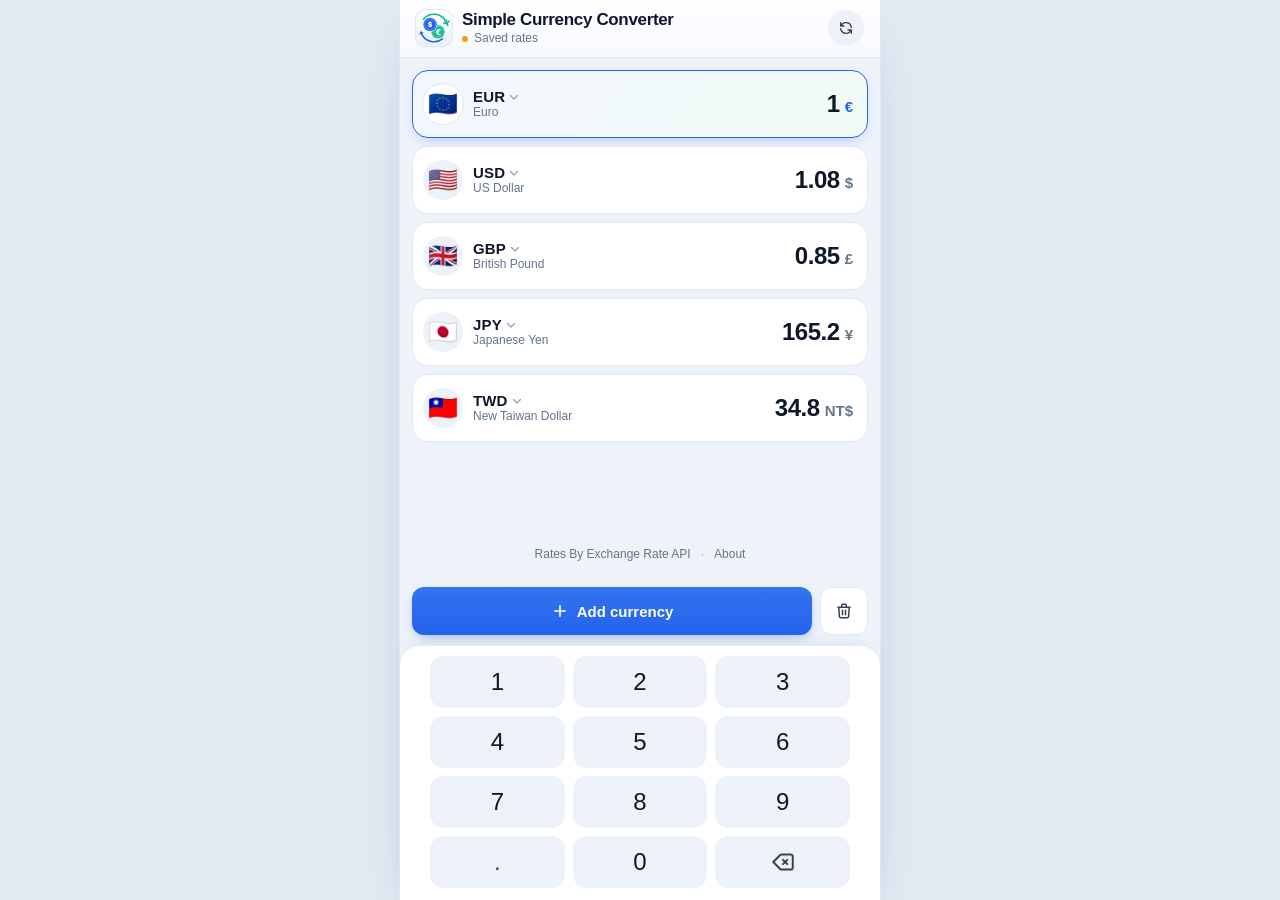
==== commit af2b0f4f: "Nouveau logo, thème assorti et préparation de la publication Play Store - Nouveau logo plat (pièces " ====
--- a/index.html
+++ b/index.html
@@ -7,9 +7,10 @@
 
     <link rel="manifest" href="./manifest.json">
     <meta name="theme-color" content="#ffffff" media="(prefers-color-scheme: light)">
-    <meta name="theme-color" content="#151b24" media="(prefers-color-scheme: dark)">
+    <meta name="theme-color" content="#141b26" media="(prefers-color-scheme: dark)">
     <meta name="color-scheme" content="light dark">
-    <link rel="apple-touch-icon" href="./icon-192x192.png">
+    <link rel="icon" type="image/svg+xml" href="./logo.svg">
+    <link rel="apple-touch-icon" href="./apple-touch-icon.png">
 
     <!-- Native App Mode (iOS/Android) -->
     <meta name="mobile-web-app-capable" content="yes">
--- a/style.css
+++ b/style.css
@@ -1,6 +1,6 @@
 /* =========================================================
    Currency Converter — styles
-   Palette tirée du logo : bleu #2563eb, vert #10b981, ardoise.
+   Palette tirée du logo : bleu #2563eb, vert #10b981, fond blanc bleuté.
    ========================================================= */
 
 /* ---------- Reset ---------- */
@@ -41,18 +41,18 @@
   --ink-2: #334155;
   --muted: #64748b;
   --faint: #94a3b8;
-  --line: #e6ebf1;
+  --line: #e2e9f3;
   --surface: #ffffff;
-  --bg: #f4f6fa;
-  --key: #eef1f6;
-  --key-press: #dfe4ec;
-  --key-hover: #e6eaf1;
-  --hover: #f6f8fb;
-  --divider: #f0f3f7;
-  --handle: #d5dbe4;
-  --desk-bg: #e9edf3;
+  --bg: #eef3fa;
+  --key: #edf2f9;
+  --key-press: #dbe5f3;
+  --key-hover: #e4ebf6;
+  --hover: #f4f7fc;
+  --divider: #edf1f7;
+  --handle: #d3dcea;
+  --desk-bg: #e3eaf4;
   --header-bg: rgba(255, 255, 255, 0.92);
-  --active-bg: linear-gradient(180deg, #f7faff 0%, #f1f6ff 100%);
+  --active-bg: linear-gradient(135deg, #f3f7ff 0%, #f1fbf6 100%); /* bleu -> vert, comme les deux pièces du logo */
   --red-100: #ffe4e8;
   --red-border: #fecdd3;
   --backdrop: rgba(15, 23, 42, 0.45);
@@ -102,6 +102,7 @@
   gap: 12px;
   padding: calc(10px + env(safe-area-inset-top)) 16px 10px;
   background: var(--header-bg);
+  background-image: linear-gradient(180deg, transparent 0%, rgba(37, 99, 235, 0.03) 100%);
   border-bottom: 1px solid var(--line);
 }
 .brand { display: flex; align-items: center; gap: 10px; min-width: 0; }
@@ -109,7 +110,7 @@
   width: 36px; height: 36px;
   border-radius: 10px;
   flex-shrink: 0;
-  box-shadow: 0 1px 2px rgba(15, 23, 42, 0.12);
+  box-shadow: 0 0 0 1px var(--line), 0 1px 3px rgba(15, 23, 42, 0.08);
 }
 .brand-text { display: flex; flex-direction: column; min-width: 0; gap: 1px; }
 .brand-title {
@@ -313,7 +314,7 @@
   justify-content: center;
   gap: 8px;
   border-radius: var(--radius-sm);
-  background: var(--blue);
+  background: linear-gradient(180deg, #3374f0 0%, var(--blue) 100%);
   color: #fff;
   font-size: 15px;
   font-weight: 600;
@@ -652,18 +653,18 @@
     --ink-2: #c4cdd9;
     --muted: #8b97a8;
     --faint: #5f6b7c;
-    --line: #232c38;
-    --surface: #151b24;
-    --bg: #0b0f15;
-    --key: #1f2733;
-    --key-press: #2b3543;
-    --key-hover: #26303d;
-    --hover: #1b222d;
-    --divider: #1d2530;
-    --handle: #3a4554;
-    --desk-bg: #06090d;
-    --header-bg: rgba(21, 27, 36, 0.92);
-    --active-bg: linear-gradient(180deg, #172238 0%, #142034 100%);
+    --line: #222d3c;
+    --surface: #141b26;
+    --bg: #0a1019;
+    --key: #1e2735;
+    --key-press: #2a3546;
+    --key-hover: #253042;
+    --hover: #1a2230;
+    --divider: #1c2532;
+    --handle: #394559;
+    --desk-bg: #05080d;
+    --header-bg: rgba(20, 27, 38, 0.92);
+    --active-bg: linear-gradient(135deg, #16233a 0%, #13282a 100%);
     --backdrop: rgba(0, 0, 0, 0.6);
     --toast-bg: #e8edf4;
     --toast-ink: #0f172a;
@@ -671,7 +672,8 @@
     color-scheme: dark;
   }
   ::selection { background-color: rgba(59, 130, 246, 0.4); }
-  .brand-logo { box-shadow: 0 0 0 1px rgba(255, 255, 255, 0.08); }
+  .brand-logo { box-shadow: 0 0 0 1px rgba(255, 255, 255, 0.1); }
+  .app-header { background-image: none; }
   .currency-row.is-active { box-shadow: 0 6px 18px -8px rgba(59, 130, 246, 0.5); }
   .currency-row.is-active .cur-flag { background: var(--key); box-shadow: none; }
   .keypad { box-shadow: none; }
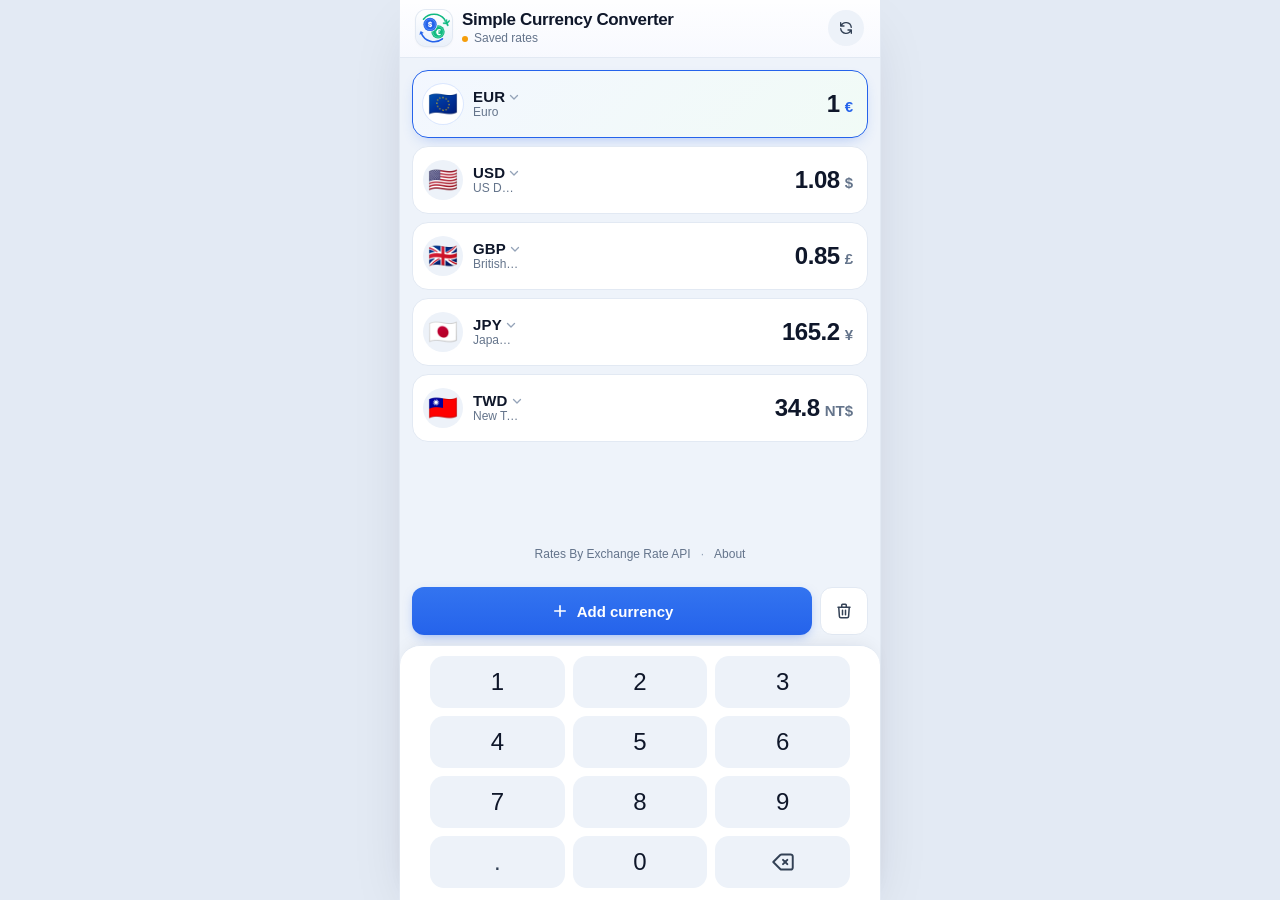
==== commit 872545b5: "Update contact email to landolt.studio@gmail.com and constrain currency names to code width" ====
--- a/index.html
+++ b/index.html
@@ -132,6 +132,11 @@
                     <p id="aboutPrivacyText"></p>
                     <a id="aboutPrivacyLink" href="./privacy.html" target="_blank" rel="noopener">Privacy policy</a>
                 </section>
+                <section class="about-section">
+                    <h3 id="aboutContactTitle">Contact</h3>
+                    <p id="aboutContactText"></p>
+                    <a href="mailto:landolt.studio@gmail.com">landolt.studio@gmail.com</a>
+                </section>
             </div>
         </div>
     </div>
--- a/style.css
+++ b/style.css
@@ -214,13 +214,15 @@
   align-items: center;
   gap: 10px;
   min-width: 0;
-  flex: 1 1 0;
-  padding: 4px;
-  margin: -4px;
+  flex: 0 0 auto;
+  padding: 4px 8px 4px 4px;
+  margin: -4px 0 -4px -4px;
   border-radius: var(--radius-sm);
-  transition: background-color 150ms;
-}
-.cur-selector:active { background: var(--key); }
+  cursor: pointer;
+  touch-action: manipulation;
+  transition: background-color 150ms, transform 120ms;
+}
+.cur-selector:active { background: var(--key); transform: scale(0.98); }
 @media (hover: hover) { .cur-selector:hover { background: var(--hover); } }
 
 .cur-flag {
@@ -236,7 +238,12 @@
 }
 .currency-row.is-active .cur-flag { background: var(--surface); box-shadow: 0 0 0 1px var(--blue-100); }
 
-.cur-meta { display: flex; flex-direction: column; min-width: 0; }
+.cur-meta {
+  display: flex;
+  flex-direction: column;
+  min-width: 0;
+  width: min-content;
+}
 .cur-code {
   display: flex;
   align-items: center;
@@ -245,14 +252,17 @@
   font-weight: 700;
   letter-spacing: 0.01em;
   color: var(--ink);
-}
-.cur-code svg { color: var(--faint); }
+  white-space: nowrap;
+}
+.cur-code svg { color: var(--faint); flex-shrink: 0; }
 .cur-name {
   font-size: 12px;
   color: var(--muted);
   white-space: nowrap;
   overflow: hidden;
   text-overflow: ellipsis;
+  width: 0;
+  min-width: 100%;
 }
 
 .cur-value {
@@ -260,8 +270,7 @@
   align-items: baseline;
   justify-content: flex-end;
   gap: 5px;
-  flex: 0 0 auto;
-  max-width: 68%;
+  flex: 1 1 auto;
   min-width: 0;
   pointer-events: none;
 }
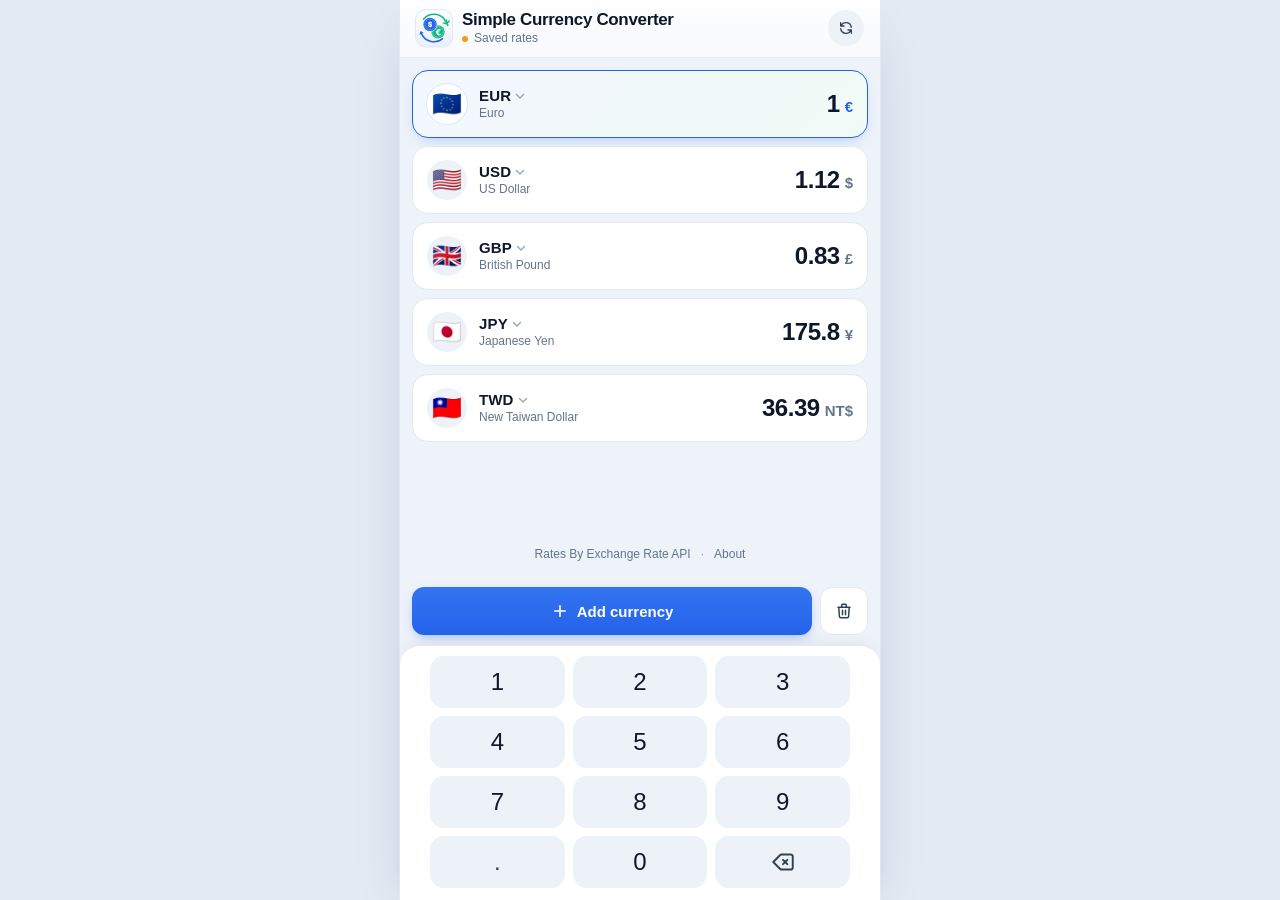
==== commit b2a7c653: "Add Android native wrapper, build script, and UI/SW updates" ====
--- a/index.html
+++ b/index.html
@@ -2,7 +2,7 @@
 <html lang="en">
 <head>
     <meta charset="UTF-8">
-    <meta name="viewport" content="width=device-width, initial-scale=1.0, viewport-fit=cover, interactive-widget=resizes-content">
+    <meta name="viewport" content="width=device-width, initial-scale=1.0, maximum-scale=1.0, user-scalable=no, viewport-fit=cover, interactive-widget=resizes-content">
     <title>Simple Currency Converter</title>
 
     <link rel="manifest" href="./manifest.json">
@@ -141,6 +141,42 @@
         </div>
     </div>
 
+    <!-- Politique de confidentialité (intégrée pour fonctionner 100 % en local / hors-ligne) -->
+    <div id="privacyModal" class="sheet-backdrop hidden">
+        <div class="sheet sheet-auto" role="dialog" aria-modal="true" aria-labelledby="privacyModalTitle">
+            <div class="sheet-handle" aria-hidden="true"></div>
+            <div class="sheet-header">
+                <h2 id="privacyModalTitle" class="sheet-title">Privacy policy</h2>
+                <button id="closePrivacyBtn" aria-label="Close" class="icon-btn icon-btn-sm">
+                    <svg width="18" height="18" fill="none" stroke="currentColor" viewBox="0 0 24 24"><path stroke-linecap="round" stroke-linejoin="round" stroke-width="2.2" d="M6 18L18 6M6 6l12 12"></path></svg>
+                </button>
+            </div>
+            <div class="about-body" id="privacyModalBody">
+                <section class="about-section">
+                    <h3 id="privSec1Title">Data collected</h3>
+                    <p id="privSec1Text"></p>
+                </section>
+                <section class="about-section">
+                    <h3 id="privSec2Title">Data stored on your device</h3>
+                    <p id="privSec2Text"></p>
+                </section>
+                <section class="about-section">
+                    <h3 id="privSec3Title">Internet connection</h3>
+                    <p id="privSec3Text"></p>
+                    <a href="https://www.exchangerate-api.com/terms" target="_blank" rel="noopener">ExchangeRate-API Terms</a>
+                </section>
+                <section class="about-section">
+                    <h3 id="privSec4Title">Exchange rates</h3>
+                    <p id="privSec4Text"></p>
+                </section>
+                <section class="about-section">
+                    <h3 id="privSec5Title">Contact</h3>
+                    <a href="mailto:landolt.studio@gmail.com">landolt.studio@gmail.com</a>
+                </section>
+            </div>
+        </div>
+    </div>
+
     <!-- App Logic -->
     <script src="./app.js"></script>
 </body>
--- a/style.css
+++ b/style.css
@@ -68,7 +68,10 @@
 }
 
 /* ---------- Layout ---------- */
-html { background: var(--bg); }
+html {
+  background: var(--bg);
+  touch-action: pan-x pan-y; /* pas de zoom (pincer / double-tap) : c'est une app, pas une page */
+}
 body {
   font-family: var(--font);
   background: var(--bg);
@@ -194,7 +197,7 @@
   align-items: center;
   gap: 12px;
   min-height: 68px;
-  padding: 10px 14px 10px 10px;
+  padding: 10px 14px;
   background: var(--surface);
   border: 1.5px solid var(--line);
   border-radius: var(--radius);
@@ -208,23 +211,11 @@
   box-shadow: 0 6px 16px -8px rgba(37, 99, 235, 0.45);
 }
 
-/* Zone tappable : drapeau + code + nom -> ouvre le sélecteur */
-.cur-selector {
-  display: flex;
-  align-items: center;
-  gap: 10px;
-  min-width: 0;
-  flex: 0 0 auto;
-  padding: 4px 8px 4px 4px;
-  margin: -4px 0 -4px -4px;
-  border-radius: var(--radius-sm);
+.cur-flag-wrap {
+  flex-shrink: 0;
   cursor: pointer;
-  touch-action: manipulation;
-  transition: background-color 150ms, transform 120ms;
-}
-.cur-selector:active { background: var(--key); transform: scale(0.98); }
-@media (hover: hover) { .cur-selector:hover { background: var(--hover); } }
-
+  -webkit-tap-highlight-color: transparent;
+}
 .cur-flag {
   width: 40px; height: 40px;
   flex-shrink: 0;
@@ -235,17 +226,20 @@
   background: var(--key);
   font-size: 24px;
   line-height: 1;
-}
+  transition: transform 120ms;
+}
+.cur-flag-wrap:active .cur-flag { transform: scale(0.95); }
 .currency-row.is-active .cur-flag { background: var(--surface); box-shadow: 0 0 0 1px var(--blue-100); }
 
 .cur-meta {
   display: flex;
   flex-direction: column;
   min-width: 0;
-  width: min-content;
+  flex: 1 1 auto;
+  gap: 2px;
 }
 .cur-code {
-  display: flex;
+  display: inline-flex;
   align-items: center;
   gap: 3px;
   font-size: 15px;
@@ -253,16 +247,24 @@
   letter-spacing: 0.01em;
   color: var(--ink);
   white-space: nowrap;
-}
+  width: fit-content;
+  padding: 2px 6px 2px 4px;
+  margin: -2px -6px -2px -4px;
+  border-radius: var(--radius-sm);
+  cursor: pointer;
+  touch-action: manipulation;
+  transition: background-color 150ms;
+}
+.cur-code:active { background: var(--key); }
+@media (hover: hover) { .cur-code:hover { background: var(--hover); } }
 .cur-code svg { color: var(--faint); flex-shrink: 0; }
+
 .cur-name {
   font-size: 12px;
   color: var(--muted);
   white-space: nowrap;
   overflow: hidden;
   text-overflow: ellipsis;
-  width: 0;
-  min-width: 100%;
 }
 
 .cur-value {
@@ -270,7 +272,8 @@
   align-items: baseline;
   justify-content: flex-end;
   gap: 5px;
-  flex: 1 1 auto;
+  flex: 0 0 auto;
+  max-width: 65%;
   min-width: 0;
   pointer-events: none;
 }
@@ -371,7 +374,7 @@
 /* ---------- Sélecteur de devise (feuille) ---------- */
 .sheet-backdrop {
   position: fixed;
-  inset: 0;
+  top: 0; right: 0; bottom: 0; left: 0; /* (pas "inset" : inconnu des vieilles WebView) */
   z-index: 50;
   display: flex;
   flex-direction: column;
